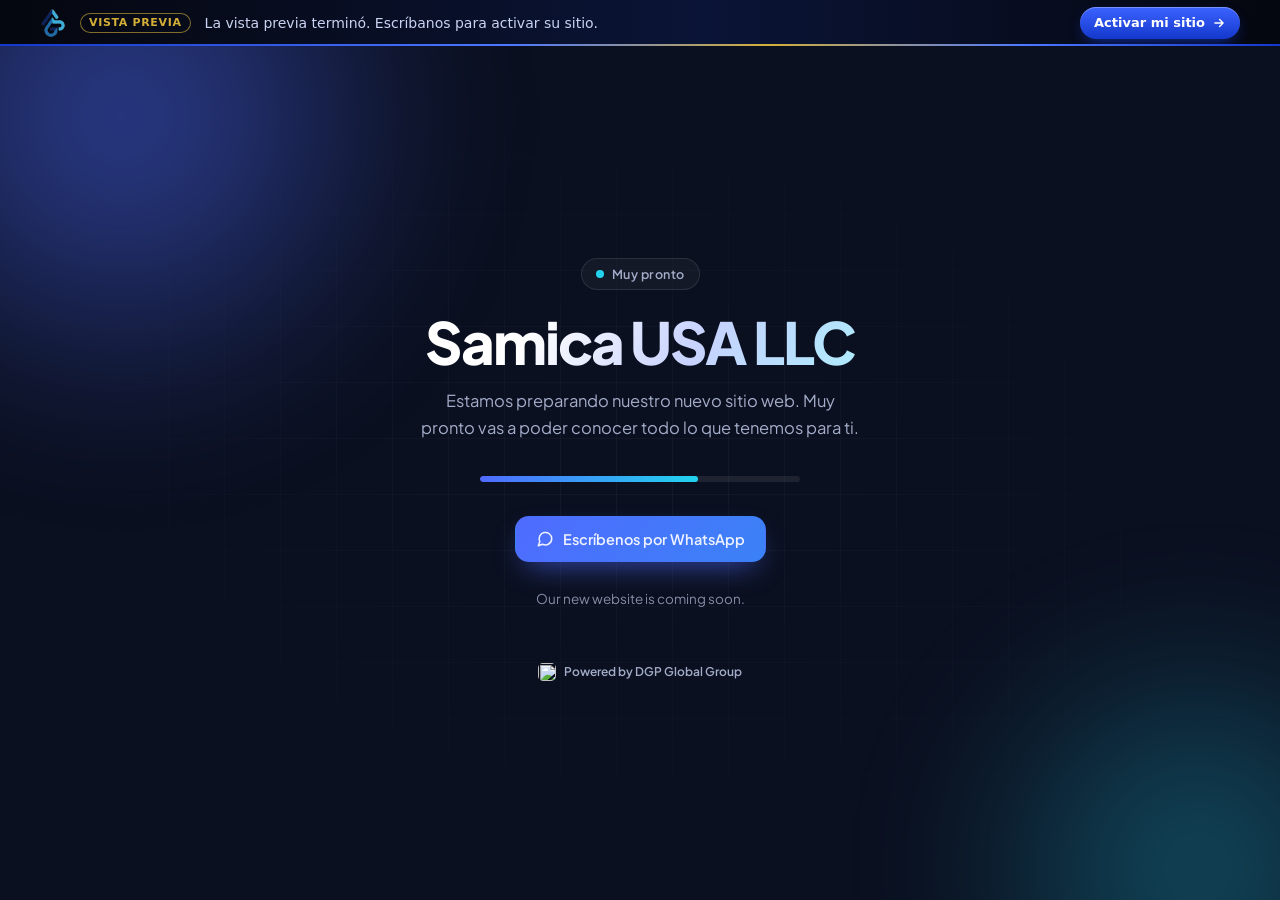
==== index.html @ c6ddbb89 "Barra de periodo de prueba de DGP hasta 2026-11-27T23:59:59-04:00" ====
<!doctype html>
<!--
  Samica USA LLC · sitio en construcción por DGP Global Group.
  Para Codex o Claude: lee AGENTS.md y CONTEXTO-DGP.md antes de empezar.
-->
<html lang="es">
<head>
<meta charset="utf-8">
<meta name="viewport" content="width=device-width, initial-scale=1">
<title>Samica USA LLC · Próximamente</title>
<meta name="robots" content="noindex">
<meta name="theme-color" content="#0b1020">

<link rel="preconnect" href="https://fonts.googleapis.com"><link rel="preconnect" href="https://fonts.gstatic.com" crossorigin>
<link href="https://fonts.googleapis.com/css2?family=Plus+Jakarta+Sans:wght@400;500;600;700;800&display=swap" rel="stylesheet">
<style>
  :root { --bg:#0b1020; --tx:#eef2ff; --tx2:#a3acc8; --ln:rgba(255,255,255,.1); --a1:#4f6bff; --a2:#22d3ee; }
  * { box-sizing:border-box; }
  html, body { height:100%; }
  body { margin:0; min-height:100vh; display:grid; place-items:center; align-content:center; padding:28px 18px; background:var(--bg); color:var(--tx);
    font-family:'Plus Jakarta Sans',system-ui,-apple-system,"Segoe UI",sans-serif; overflow-x:hidden; -webkit-font-smoothing:antialiased; }
  /* luz de fondo que se mueve despacio */
  .fondo { position:fixed; inset:0; z-index:-1; overflow:hidden; pointer-events:none; }
  .fondo i { position:absolute; border-radius:50%; filter:blur(70px); opacity:.55; }
  .fondo i:nth-child(1) { width:55vmax; height:55vmax; left:-18vmax; top:-22vmax; background:radial-gradient(circle,var(--a1),transparent 65%); animation:flota 22s ease-in-out infinite alternate; }
  .fondo i:nth-child(2) { width:45vmax; height:45vmax; right:-16vmax; bottom:-20vmax; background:radial-gradient(circle,var(--a2),transparent 65%); opacity:.35; animation:flota 28s ease-in-out infinite alternate-reverse; }
  .fondo::after { content:''; position:absolute; inset:0; background-image:linear-gradient(var(--ln) 1px,transparent 1px),linear-gradient(90deg,var(--ln) 1px,transparent 1px); background-size:56px 56px;
    mask-image:radial-gradient(ellipse at center,#000 10%,transparent 70%); -webkit-mask-image:radial-gradient(ellipse at center,#000 10%,transparent 70%); opacity:.35; }
  main { width:100%; max-width:560px; text-align:center; }
  .logo { display:block; max-width:200px; max-height:120px; object-fit:contain; margin:0 auto 30px; filter:drop-shadow(0 12px 30px rgba(0,0,0,.35)); animation:sube .8s cubic-bezier(.23,1,.32,1) both; }
  .chip { display:inline-flex; align-items:center; gap:8px; padding:7px 14px; border-radius:40px; border:1px solid var(--ln); background:rgba(255,255,255,.04);
    font-size:12.5px; font-weight:600; letter-spacing:.04em; color:var(--tx2); animation:sube .8s .08s cubic-bezier(.23,1,.32,1) both; }
  .chip b { width:8px; height:8px; border-radius:50%; background:var(--a2); box-shadow:0 0 0 0 rgba(34,211,238,.6); animation:late 2s ease-out infinite; }
  h1 { font-size:clamp(34px,7vw,58px); line-height:1.05; letter-spacing:-.035em; font-weight:800; margin:22px 0 14px; animation:sube .8s .14s cubic-bezier(.23,1,.32,1) both;
    background:linear-gradient(120deg,#fff 30%,#c7d2fe 60%,#a5f3fc); -webkit-background-clip:text; background-clip:text; color:transparent; }
  p { margin:0 auto; max-width:440px; color:var(--tx2); font-size:16.5px; line-height:1.65; animation:sube .8s .2s cubic-bezier(.23,1,.32,1) both; }
  .barra { position:relative; width:min(320px,80%); height:6px; margin:34px auto 0; border-radius:10px; background:rgba(255,255,255,.08); overflow:hidden; animation:sube .8s .26s cubic-bezier(.23,1,.32,1) both; }
  .barra::before { content:''; position:absolute; inset:0; width:68%; border-radius:inherit; background:linear-gradient(90deg,var(--a1),var(--a2)); }
  .barra::after { content:''; position:absolute; inset:0; background:linear-gradient(90deg,transparent,rgba(255,255,255,.55),transparent); transform:translateX(-100%); animation:brillo 2.4s ease-in-out infinite; }
  .acciones { display:flex; flex-wrap:wrap; justify-content:center; gap:10px; margin-top:34px; animation:sube .8s .32s cubic-bezier(.23,1,.32,1) both; }
  .btn { display:inline-flex; align-items:center; gap:9px; min-height:46px; padding:0 20px; border-radius:14px; font-weight:600; font-size:14.5px; text-decoration:none; color:var(--tx);
    border:1px solid var(--ln); background:rgba(255,255,255,.05); transition:transform .2s cubic-bezier(.23,1,.32,1), background .2s ease, border-color .2s ease; }
  .btn:hover { transform:translateY(-2px); background:rgba(255,255,255,.09); border-color:rgba(255,255,255,.2); }
  .btn:focus-visible { outline:2px solid var(--a2); outline-offset:3px; }
  .btn.pri { background:linear-gradient(135deg,var(--a1),#3b82f6); border-color:transparent; box-shadow:0 12px 30px -12px rgba(79,107,255,.8); }
  .en { margin-top:26px; font-size:13.5px; color:var(--tx2); opacity:.8; animation:sube .8s .38s cubic-bezier(.23,1,.32,1) both; }
  footer { margin-top:46px; font-size:12px; animation:sube .8s .44s cubic-bezier(.23,1,.32,1) both; }
  footer a { display:inline-flex; align-items:center; gap:8px; padding:7px 13px; border-radius:30px; color:var(--tx2); font-weight:600; text-decoration:none; transition:background .2s ease, color .2s ease; }
  footer a:hover, footer a:focus-visible { background:rgba(255,255,255,.07); color:var(--tx); outline:none; }
  footer img { width:18px; height:18px; border-radius:5px; }
  @keyframes sube { from { opacity:0; transform:translateY(14px); } }
  @keyframes flota { to { transform:translate(8vmax,6vmax) scale(1.1); } }
  @keyframes late { 70%,100% { box-shadow:0 0 0 10px rgba(34,211,238,0); } }
  @keyframes brillo { to { transform:translateX(100%); } }
  @media (prefers-reduced-motion: reduce) { *, *::before, *::after { animation:none !important; transition:none !important; } }
</style>
</head>
<body>
  <div class="fondo" aria-hidden="true"><i></i><i></i></div>
  <main>
    
    <span class="chip"><b aria-hidden="true"></b>Muy pronto</span>
    <h1>Samica USA LLC</h1>
    <p>Estamos preparando nuestro nuevo sitio web. Muy pronto vas a poder conocer todo lo que tenemos para ti.</p>
    <div class="barra" role="img" aria-label="Sitio en construcción"></div>
    <div class="acciones">
      <a class="btn pri" href="https://wa.me/13522330463" target="_blank" rel="noopener"><svg width="18" height="18" viewBox="0 0 24 24" fill="none" stroke="currentColor" stroke-width="2" stroke-linecap="round" stroke-linejoin="round" aria-hidden="true"><path d="M21 11.5a8.4 8.4 0 0 1-12.3 7.4L3 21l2.1-5.6A8.4 8.4 0 1 1 21 11.5z"/></svg>Escríbenos por WhatsApp</a>
      
    </div>
    <p class="en" lang="en">Our new website is coming soon.</p>
    <footer><a href="https://dgpglobalgroup.com" target="_blank" rel="noopener"><img src="https://adv.dgp-link.com/icon-192.png" alt="">Powered by DGP Global Group</a></footer>
  </main>
<!-- Aviso de periodo de prueba de DGP. Para quitarlo al activar el sitio: borra esta línea y assets/dgp-trial.js -->
<script src="assets/dgp-trial.js" data-expires="2026-11-27T23:59:59-04:00" data-site="Samica USA LLC" defer></script>
</body>
</html>
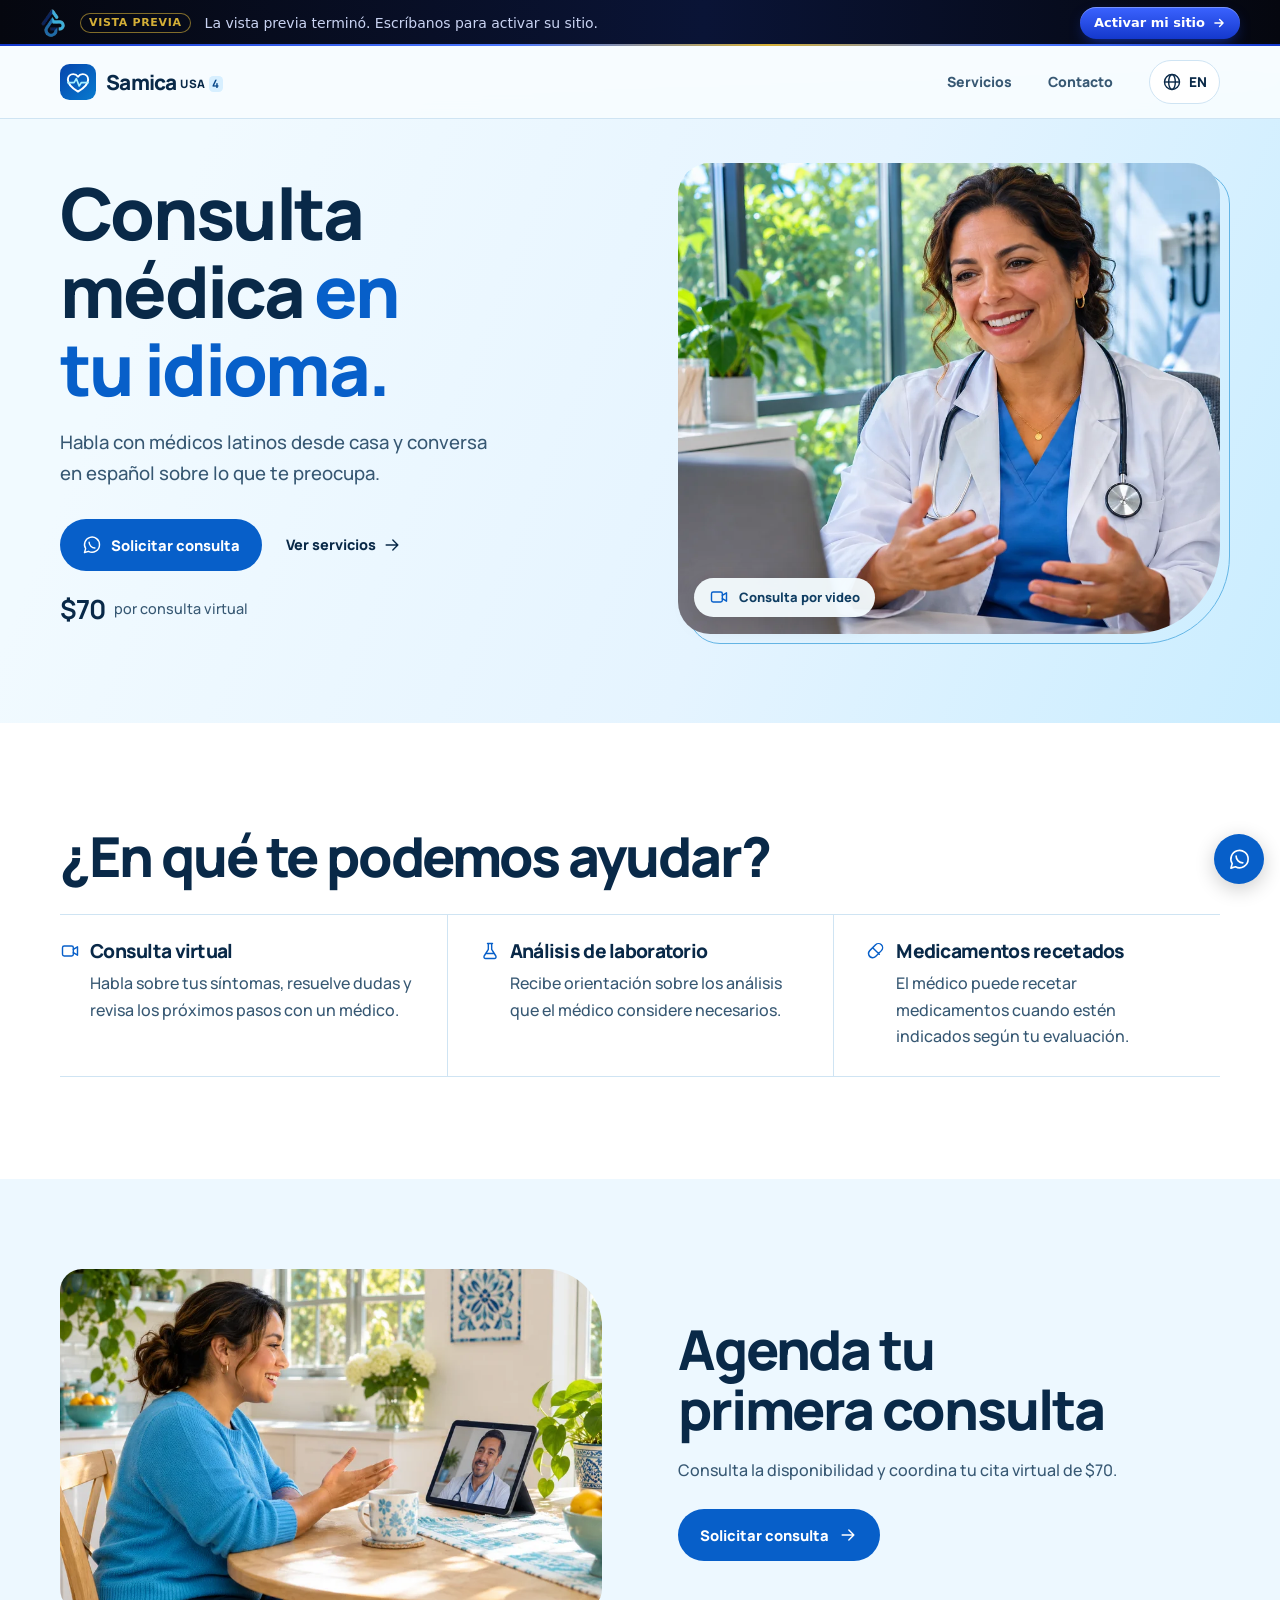
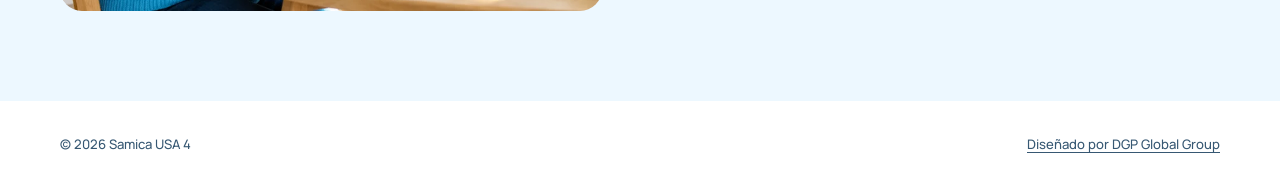
==== commit d011e68a: "Publica landing y propuesta de Samica USA 4" ====
--- a/index.html
+++ b/index.html
@@ -1,76 +1,177 @@
 <!doctype html>
-<!--
-  Samica USA LLC · sitio en construcción por DGP Global Group.
-  Para Codex o Claude: lee AGENTS.md y CONTEXTO-DGP.md antes de empezar.
--->
 <html lang="es">
 <head>
-<meta charset="utf-8">
-<meta name="viewport" content="width=device-width, initial-scale=1">
-<title>Samica USA LLC · Próximamente</title>
-<meta name="robots" content="noindex">
-<meta name="theme-color" content="#0b1020">
-
-<link rel="preconnect" href="https://fonts.googleapis.com"><link rel="preconnect" href="https://fonts.gstatic.com" crossorigin>
-<link href="https://fonts.googleapis.com/css2?family=Plus+Jakarta+Sans:wght@400;500;600;700;800&display=swap" rel="stylesheet">
-<style>
-  :root { --bg:#0b1020; --tx:#eef2ff; --tx2:#a3acc8; --ln:rgba(255,255,255,.1); --a1:#4f6bff; --a2:#22d3ee; }
-  * { box-sizing:border-box; }
-  html, body { height:100%; }
-  body { margin:0; min-height:100vh; display:grid; place-items:center; align-content:center; padding:28px 18px; background:var(--bg); color:var(--tx);
-    font-family:'Plus Jakarta Sans',system-ui,-apple-system,"Segoe UI",sans-serif; overflow-x:hidden; -webkit-font-smoothing:antialiased; }
-  /* luz de fondo que se mueve despacio */
-  .fondo { position:fixed; inset:0; z-index:-1; overflow:hidden; pointer-events:none; }
-  .fondo i { position:absolute; border-radius:50%; filter:blur(70px); opacity:.55; }
-  .fondo i:nth-child(1) { width:55vmax; height:55vmax; left:-18vmax; top:-22vmax; background:radial-gradient(circle,var(--a1),transparent 65%); animation:flota 22s ease-in-out infinite alternate; }
-  .fondo i:nth-child(2) { width:45vmax; height:45vmax; right:-16vmax; bottom:-20vmax; background:radial-gradient(circle,var(--a2),transparent 65%); opacity:.35; animation:flota 28s ease-in-out infinite alternate-reverse; }
-  .fondo::after { content:''; position:absolute; inset:0; background-image:linear-gradient(var(--ln) 1px,transparent 1px),linear-gradient(90deg,var(--ln) 1px,transparent 1px); background-size:56px 56px;
-    mask-image:radial-gradient(ellipse at center,#000 10%,transparent 70%); -webkit-mask-image:radial-gradient(ellipse at center,#000 10%,transparent 70%); opacity:.35; }
-  main { width:100%; max-width:560px; text-align:center; }
-  .logo { display:block; max-width:200px; max-height:120px; object-fit:contain; margin:0 auto 30px; filter:drop-shadow(0 12px 30px rgba(0,0,0,.35)); animation:sube .8s cubic-bezier(.23,1,.32,1) both; }
-  .chip { display:inline-flex; align-items:center; gap:8px; padding:7px 14px; border-radius:40px; border:1px solid var(--ln); background:rgba(255,255,255,.04);
-    font-size:12.5px; font-weight:600; letter-spacing:.04em; color:var(--tx2); animation:sube .8s .08s cubic-bezier(.23,1,.32,1) both; }
-  .chip b { width:8px; height:8px; border-radius:50%; background:var(--a2); box-shadow:0 0 0 0 rgba(34,211,238,.6); animation:late 2s ease-out infinite; }
-  h1 { font-size:clamp(34px,7vw,58px); line-height:1.05; letter-spacing:-.035em; font-weight:800; margin:22px 0 14px; animation:sube .8s .14s cubic-bezier(.23,1,.32,1) both;
-    background:linear-gradient(120deg,#fff 30%,#c7d2fe 60%,#a5f3fc); -webkit-background-clip:text; background-clip:text; color:transparent; }
-  p { margin:0 auto; max-width:440px; color:var(--tx2); font-size:16.5px; line-height:1.65; animation:sube .8s .2s cubic-bezier(.23,1,.32,1) both; }
-  .barra { position:relative; width:min(320px,80%); height:6px; margin:34px auto 0; border-radius:10px; background:rgba(255,255,255,.08); overflow:hidden; animation:sube .8s .26s cubic-bezier(.23,1,.32,1) both; }
-  .barra::before { content:''; position:absolute; inset:0; width:68%; border-radius:inherit; background:linear-gradient(90deg,var(--a1),var(--a2)); }
-  .barra::after { content:''; position:absolute; inset:0; background:linear-gradient(90deg,transparent,rgba(255,255,255,.55),transparent); transform:translateX(-100%); animation:brillo 2.4s ease-in-out infinite; }
-  .acciones { display:flex; flex-wrap:wrap; justify-content:center; gap:10px; margin-top:34px; animation:sube .8s .32s cubic-bezier(.23,1,.32,1) both; }
-  .btn { display:inline-flex; align-items:center; gap:9px; min-height:46px; padding:0 20px; border-radius:14px; font-weight:600; font-size:14.5px; text-decoration:none; color:var(--tx);
-    border:1px solid var(--ln); background:rgba(255,255,255,.05); transition:transform .2s cubic-bezier(.23,1,.32,1), background .2s ease, border-color .2s ease; }
-  .btn:hover { transform:translateY(-2px); background:rgba(255,255,255,.09); border-color:rgba(255,255,255,.2); }
-  .btn:focus-visible { outline:2px solid var(--a2); outline-offset:3px; }
-  .btn.pri { background:linear-gradient(135deg,var(--a1),#3b82f6); border-color:transparent; box-shadow:0 12px 30px -12px rgba(79,107,255,.8); }
-  .en { margin-top:26px; font-size:13.5px; color:var(--tx2); opacity:.8; animation:sube .8s .38s cubic-bezier(.23,1,.32,1) both; }
-  footer { margin-top:46px; font-size:12px; animation:sube .8s .44s cubic-bezier(.23,1,.32,1) both; }
-  footer a { display:inline-flex; align-items:center; gap:8px; padding:7px 13px; border-radius:30px; color:var(--tx2); font-weight:600; text-decoration:none; transition:background .2s ease, color .2s ease; }
-  footer a:hover, footer a:focus-visible { background:rgba(255,255,255,.07); color:var(--tx); outline:none; }
-  footer img { width:18px; height:18px; border-radius:5px; }
-  @keyframes sube { from { opacity:0; transform:translateY(14px); } }
-  @keyframes flota { to { transform:translate(8vmax,6vmax) scale(1.1); } }
-  @keyframes late { 70%,100% { box-shadow:0 0 0 10px rgba(34,211,238,0); } }
-  @keyframes brillo { to { transform:translateX(100%); } }
-  @media (prefers-reduced-motion: reduce) { *, *::before, *::after { animation:none !important; transition:none !important; } }
-</style>
+  <meta charset="utf-8">
+  <meta name="viewport" content="width=device-width, initial-scale=1">
+  <meta name="samica-program-url" content="">
+  <meta name="theme-color" content="#edf8ff">
+  <meta name="description" content="Consulta médica virtual con médicos latinos por $70. Contacta a Samica USA 4 por WhatsApp.">
+  <meta property="og:title" content="Samica USA 4 | Consultas médicas en línea">
+  <meta property="og:description" content="Atención médica virtual en español. Consulta por $70.">
+  <meta property="og:image" content="assets/consulta.webp">
+  <title>Samica USA 4 | Consultas médicas en línea</title>
+  <link rel="icon" href="assets/favicon.svg" type="image/svg+xml">
+  <link rel="stylesheet" href="assets/site.css">
 </head>
 <body>
-  <div class="fondo" aria-hidden="true"><i></i><i></i></div>
-  <main>
-    
-    <span class="chip"><b aria-hidden="true"></b>Muy pronto</span>
-    <h1>Samica USA LLC</h1>
-    <p>Estamos preparando nuestro nuevo sitio web. Muy pronto vas a poder conocer todo lo que tenemos para ti.</p>
-    <div class="barra" role="img" aria-label="Sitio en construcción"></div>
-    <div class="acciones">
-      <a class="btn pri" href="https://wa.me/13522330463" target="_blank" rel="noopener"><svg width="18" height="18" viewBox="0 0 24 24" fill="none" stroke="currentColor" stroke-width="2" stroke-linecap="round" stroke-linejoin="round" aria-hidden="true"><path d="M21 11.5a8.4 8.4 0 0 1-12.3 7.4L3 21l2.1-5.6A8.4 8.4 0 1 1 21 11.5z"/></svg>Escríbenos por WhatsApp</a>
-      
+  <svg xmlns="http://www.w3.org/2000/svg" aria-hidden="true" style="display:none">
+    <symbol id="video" viewBox="0 0 24 24"><rect x="3" y="6" width="13" height="12" rx="2"/><path d="m16 10 5-3v10l-5-3"/></symbol>
+    <symbol id="lab" viewBox="0 0 24 24"><path d="M9 3h6m-5 0v7l-5 8a2 2 0 0 0 2 3h10a2 2 0 0 0 2-3l-5-8V3M8 15h8"/></symbol>
+    <symbol id="pill" viewBox="0 0 24 24"><path d="M8 20a4.95 4.95 0 0 1-3.5-8.45l7-7a4.95 4.95 0 0 1 7 7l-7 7A4.93 4.93 0 0 1 8 20Zm0-12 8 8"/></symbol>
+    <symbol id="arrow" viewBox="0 0 24 24"><path d="M5 12h14m-6-6 6 6-6 6"/></symbol>
+    <symbol id="globe" viewBox="0 0 24 24"><circle cx="12" cy="12" r="9"/><ellipse cx="12" cy="12" rx="4" ry="9"/><path d="M3 12h18"/></symbol>
+    <symbol id="chat" viewBox="0 0 24 24"><path d="M21 11.6a9 9 0 0 1-13.2 8L3 21l1.4-4.7A9 9 0 1 1 21 11.6Z"/><path d="M8.5 8.5c0 3.8 3.2 7 7 7"/></symbol>
+  </svg>
+  <a class="skip" href="#principal" data-en="Skip to content">Saltar al contenido</a>
+  <header class="site-header">
+    <div class="wrap header-inner">
+      <a class="brand" href="#inicio" aria-label="Samica USA 4"><img src="assets/favicon.svg" alt="" width="36" height="36"><span>Samica <small>USA <b>4</b></small></span></a>
+      <div class="header-actions">
+        <nav aria-label="Navegación principal" data-en-label="Main navigation">
+          <a href="#servicios" data-en="Services">Servicios</a>
+          <a href="#contacto" data-en="Contact">Contacto</a>
+        </nav>
+        <button class="language" type="button" id="language" aria-label="Switch to English" hidden>
+          <svg aria-hidden="true" fill="none" stroke="currentColor" stroke-width="1.7"><use href="#globe"/></svg>
+          <span lang="en">EN</span>
+        </button>
+      </div>
     </div>
-    <p class="en" lang="en">Our new website is coming soon.</p>
-    <footer><a href="https://dgpglobalgroup.com" target="_blank" rel="noopener"><img src="https://adv.dgp-link.com/icon-192.png" alt="">Powered by DGP Global Group</a></footer>
+  </header>
+  <main id="principal">
+    <section class="hero" id="inicio" aria-labelledby="hero-title">
+      <div class="wrap hero-grid">
+        <div class="hero-copy">
+          <h1 id="hero-title"><span data-en="Online care,">Consulta médica</span> <span class="accent" data-en="in your language.">en tu idioma.</span></h1>
+          <p class="lead" data-en="Connect with Latino doctors from home and talk about your health in Spanish.">Habla con médicos latinos desde casa y conversa en español sobre lo que te preocupa.</p>
+          <div class="hero-actions">
+            <a class="button" href="https://wa.me/13522330463?text=Hola%2C%20quisiera%20agendar%20una%20consulta%20virtual." data-booking data-program target="_blank" rel="noopener">
+              <svg aria-hidden="true" fill="none" stroke="currentColor" stroke-width="1.7" stroke-linecap="round" stroke-linejoin="round"><use href="#chat"/></svg>
+              <span data-en="Request a visit">Solicitar consulta</span>
+            </a>
+            <a class="text-link" href="#servicios"><span data-en="Explore services">Ver servicios</span><svg aria-hidden="true" fill="none" stroke="currentColor" stroke-width="1.7" stroke-linecap="round" stroke-linejoin="round"><use href="#arrow"/></svg></a>
+          </div>
+          <p class="price"><strong>$70</strong><span data-en="per virtual visit">por consulta virtual</span></p>
+        </div>
+        <figure class="hero-media">
+          <img src="assets/consulta.webp" width="1120" height="840" fetchpriority="high" alt="Fotografía ilustrativa de una médica en una consulta virtual" data-en-alt="Illustrative photo of a doctor during a virtual visit">
+          <figcaption class="photo-label"><svg aria-hidden="true" fill="none" stroke="currentColor" stroke-width="1.7" stroke-linecap="round" stroke-linejoin="round"><use href="#video"/></svg><span data-en="Virtual visits">Consulta por video</span></figcaption>
+        </figure>
+      </div>
+    </section>
+    <section class="services wrap" id="servicios" aria-labelledby="services-title">
+      <div class="reveal">
+        <h2 id="services-title" data-en="How we can help">¿En qué te podemos ayudar?</h2>
+        <ul class="service-list">
+          <li>
+            <span class="service-icon"><svg aria-hidden="true" fill="none" stroke="currentColor" stroke-width="1.7" stroke-linecap="round" stroke-linejoin="round"><use href="#video"/></svg></span>
+            <h3 data-en="Virtual visits">Consulta virtual</h3>
+            <p data-en="Discuss your symptoms, ask questions and review next steps with a doctor.">Habla sobre tus síntomas, resuelve dudas y revisa los próximos pasos con un médico.</p>
+          </li>
+          <li>
+            <span class="service-icon"><svg aria-hidden="true" fill="none" stroke="currentColor" stroke-width="1.7" stroke-linecap="round" stroke-linejoin="round"><use href="#lab"/></svg></span>
+            <h3 data-en="Lab tests">Análisis de laboratorio</h3>
+            <p data-en="Get guidance on lab tests when your doctor considers them necessary.">Recibe orientación sobre los análisis que el médico considere necesarios.</p>
+          </li>
+          <li>
+            <span class="service-icon"><svg aria-hidden="true" fill="none" stroke="currentColor" stroke-width="1.7" stroke-linecap="round" stroke-linejoin="round"><use href="#pill"/></svg></span>
+            <h3 data-en="Prescriptions">Medicamentos recetados</h3>
+            <p data-en="Your doctor can prescribe medication when clinically appropriate.">El médico puede recetar medicamentos cuando estén indicados según tu evaluación.</p>
+          </li>
+        </ul>
+      </div>
+    </section>
+    <section class="care" id="contacto" aria-labelledby="contact-title">
+      <div class="wrap care-grid reveal">
+        <img src="assets/en-casa.webp" width="960" height="540" loading="lazy" alt="Fotografía ilustrativa de una paciente en videollamada desde casa" data-en-alt="Illustrative photo of a patient on a video call from home">
+        <div>
+          <h2 id="contact-title" data-en="Book your first visit">Agenda tu primera consulta</h2>
+          <p data-en="Check availability and arrange your $70 virtual visit.">Consulta la disponibilidad y coordina tu cita virtual de $70.</p>
+          <a class="button" href="https://wa.me/13522330463?text=Hola%2C%20quisiera%20agendar%20una%20consulta%20virtual." data-booking data-program target="_blank" rel="noopener"><span data-en="Request a visit">Solicitar consulta</span><svg aria-hidden="true" fill="none" stroke="currentColor" stroke-width="1.7" stroke-linecap="round" stroke-linejoin="round"><use href="#arrow"/></svg></a>
+        </div>
+      </div>
+    </section>
   </main>
-<!-- Aviso de periodo de prueba de DGP. Para quitarlo al activar el sitio: borra esta línea y assets/dgp-trial.js -->
-<script src="assets/dgp-trial.js" data-expires="2026-11-27T23:59:59-04:00" data-site="Samica USA LLC" defer></script>
+  <footer>
+    <div class="wrap footer-inner">
+      <span>© <span id="year">2026</span> Samica USA 4</span>
+      <a href="https://dgpglobalgroup.com" target="_blank" rel="noopener" data-en="Designed by DGP Global Group">Diseñado por DGP Global Group</a>
+    </div>
+  </footer>
+  <a class="button float" href="https://wa.me/13522330463?text=Hola%2C%20quisiera%20agendar%20una%20consulta%20virtual." data-booking target="_blank" rel="noopener" aria-label="Contactar por WhatsApp" data-en-label="Contact us on WhatsApp">
+    <svg aria-hidden="true" fill="none" stroke="currentColor" stroke-width="1.7" stroke-linecap="round" stroke-linejoin="round"><use href="#chat"/></svg>
+  </a>
+  <script>
+    const languageButton = document.querySelector('#language');
+    const languageName = languageButton.querySelector('span');
+    const translations = [...document.querySelectorAll('[data-en], [data-en-label], [data-en-alt]')].map(element => {
+      if (element.hasAttribute('data-en-label')) {
+        return { element, attribute: 'aria-label', es: element.getAttribute('aria-label'), en: element.dataset.enLabel };
+      }
+      if (element.hasAttribute('data-en-alt')) {
+        return { element, attribute: 'alt', es: element.alt, en: element.dataset.enAlt };
+      }
+      return { element, es: element.textContent, en: element.dataset.en };
+    });
+    const titles = { es: document.title, en: 'Samica USA 4 | Online Medical Visits' };
+    const messages = {
+      es: 'Hola, quisiera agendar una consulta virtual.',
+      en: 'Hello, I would like to book a virtual visit.'
+    };
+
+    const programSetting = document.querySelector('meta[name="samica-program-url"]').content.trim();
+    let programUrl;
+    if (programSetting) {
+      try {
+        const url = new URL(programSetting);
+        if (url.protocol === 'https:') programUrl = url.href;
+      } catch { /* Keep the WhatsApp destination until the program link is valid. */ }
+    }
+
+    function setLanguage(language) {
+      document.documentElement.lang = language;
+      document.title = titles[language];
+      for (const { element, attribute, ...copy } of translations) {
+        if (attribute) element.setAttribute(attribute, copy[language]);
+        else element.textContent = copy[language];
+      }
+      const english = language === 'en';
+      languageName.textContent = english ? 'ES' : 'EN';
+      languageName.lang = english ? 'es' : 'en';
+      languageButton.setAttribute('aria-label', english ? 'Cambiar a español' : 'Switch to English');
+      for (const link of document.querySelectorAll('[data-booking]')) {
+        link.href = programUrl && link.hasAttribute('data-program')
+          ? programUrl
+          : 'https://wa.me/13522330463?text=' + encodeURIComponent(messages[language]);
+      }
+    }
+
+
+    languageButton.hidden = false;
+    languageButton.addEventListener('click', () => {
+      const language = document.documentElement.lang === 'es' ? 'en' : 'es';
+      setLanguage(language);
+      try { localStorage.setItem('samica-language', language); } catch { /* Storage is optional. */ }
+    });
+    let preferredLanguage = 'es';
+    try {
+      if (localStorage.getItem('samica-language') === 'en') preferredLanguage = 'en';
+    } catch { /* Keep Spanish if storage is unavailable. */ }
+    setLanguage(preferredLanguage);
+    document.querySelector('#year').textContent = new Date().getFullYear();
+
+    if ('IntersectionObserver' in window && !matchMedia('(prefers-reduced-motion: reduce)').matches) {
+      const observer = new IntersectionObserver(entries => {
+        for (const entry of entries) {
+          if (entry.isIntersecting) {
+            entry.target.classList.add('entered');
+            observer.unobserve(entry.target);
+          }
+        }
+      }, { threshold: .15 });
+      document.querySelectorAll('.reveal').forEach(element => observer.observe(element));
+    }
+  </script>
+  <script src="assets/dgp-trial.js" data-expires="2026-11-27T23:59:59-04:00" data-site="Samica USA 4" defer></script>
 </body>
 </html>
--- a/assets/site.css
+++ b/assets/site.css
@@ -0,0 +1,110 @@
+@font-face {
+  font-family: Manrope;
+  src: url("manrope-latin.woff2") format("woff2");
+  font-style: normal;
+  font-weight: 400 800;
+  font-display: swap;
+}
+:root {
+  color-scheme: light;
+  --ink: #092948;
+  --muted: #375873;
+  --blue: #075fc9;
+  --sky: #edf8ff;
+  --line: #cfe4f3;
+  --ease: cubic-bezier(.2,.75,.25,1);
+  scroll-padding-top: calc(85px + var(--dgp-trial-h, 0px));
+}
+*, *::before, *::after { box-sizing: border-box; }
+html { scroll-behavior: smooth; }
+body { margin: 0; color: var(--ink); background: #fff; font: 500 1rem/1.65 Manrope, system-ui, sans-serif; }
+a { color: inherit; text-decoration: none; }
+button { font: inherit; cursor: pointer; }
+img { display: block; width: 100%; height: auto; }
+svg { width: 1.25rem; height: 1.25rem; flex: none; }
+h1, h2, h3, p { margin: 0; }
+h1, h2, h3 { line-height: 1.09; letter-spacing: -.037em; text-wrap: balance; }
+::selection { background: #b5e7ff; color: var(--ink); }
+:focus-visible { outline: 3px solid #0079db; outline-offset: 5px; }
+.wrap { width: min(1160px, calc(100% - 64px)); margin-inline: auto; }
+.skip { position: fixed; z-index: 10; top: calc(8px + var(--dgp-trial-h, 0px)); left: 12px; padding: 8px 14px; background: white; transform: translateY(-200%); }
+.skip:focus { transform: none; }
+.site-header { position: sticky; z-index: 5; top: var(--dgp-trial-h, 0px); background: #f7fcfff2; backdrop-filter: blur(16px); border-bottom: 1px solid var(--line); }
+.header-inner, .footer-inner { display: flex; justify-content: space-between; align-items: center; gap: 20px; }
+.header-inner { min-height: 72px; }
+.brand { display: inline-flex; align-items: center; gap: 10px; font-size: 1.3rem; font-weight: 800; letter-spacing: -.035em; line-height: 1; }
+.brand small { font-size: .72rem; letter-spacing: .06em; font-weight: 800; vertical-align: middle; }
+.brand img { width: 36px; height: 36px; }
+.header-actions, nav { display: flex; align-items: center; gap: clamp(16px, 3vw, 36px); }
+nav { font-size: .875rem; font-weight: 800; color: var(--muted); }
+nav a:hover, .text-link:hover { color: var(--blue); text-decoration: underline; text-underline-offset: .24em; }
+.language { display: inline-flex; align-items: center; gap: 7px; min-height: 44px; padding: 0 12px; border: 1px solid var(--line); border-radius: 100px; background: white; color: var(--ink); font-size: .85rem; font-weight: 800; }
+.language[hidden] { display: none; }
+.language:hover { background: #dff2ff; }
+.hero { overflow: clip; background: linear-gradient(112deg, #f1faff 15%, #e5f4ff 60%, #caedff); padding: clamp(54px, 7vw, 96px) 0 clamp(56px, 7vw, 96px); }
+.hero-grid, .care-grid { display: grid; grid-template-columns: 1fr 1fr; gap: clamp(32px, 6vw, 84px); align-items: center; }
+h1 { max-width: 10.4em; font-size: clamp(2.8rem, 5.6vw, 5.15rem); font-weight: 800; }
+.accent { color: var(--blue); }
+.lead { max-width: 36ch; margin-top: 19px; color: var(--muted); font-size: clamp(1rem, 1.6vw, 1.16rem); }
+.hero-actions { margin-top: 30px; display: flex; flex-wrap: wrap; align-items: center; gap: 14px 24px; }
+.button { display: inline-flex; align-items: center; justify-content: center; gap: 9px; min-height: 52px; padding: 12px 22px; border-radius: 100px; background: var(--blue); color: white; font-weight: 800; font-size: .92rem; transition: background .2s, transform .2s var(--ease); }
+.button:hover { background: #084b9c; transform: translateY(-2px); }
+.button:active { transform: scale(.98); }
+.text-link { display: inline-flex; align-items: center; gap: 6px; min-height: 44px; font-size: .9rem; font-weight: 800; }
+.price { margin-top: 25px; display: flex; align-items: center; gap: 9px; color: var(--muted); font-size: .9rem; }
+.price strong { color: var(--ink); font-size: 1.65rem; line-height: 1; letter-spacing: -.035em; }
+.hero-media { position: relative; margin: 0; min-width: 0; }
+.hero-media::before { position: absolute; inset: 9px -10px -10px 10px; content: ""; border: 1px solid #64b5e5; border-radius: 32px 32px 88px 32px; }
+.hero-media img { position: relative; aspect-ratio: 1.15; object-fit: cover; border-radius: 32px 32px 88px 32px; background: #c0e6fa; }
+.photo-label { position: absolute; left: 16px; bottom: 17px; display: flex; align-items: center; gap: 10px; padding: 9px 15px; border-radius: 100px; color: #103e63; background: #f5fcfff2; font-weight: 800; font-size: .81rem; box-shadow: 0 6px 25px #0002; }
+.photo-label svg { color: var(--blue); }
+.services { padding-block: clamp(54px, 8vw, 104px); }
+h2 { font-size: clamp(2.15rem, 4.3vw, 3.65rem); font-weight: 800; }
+.services h2 { margin-bottom: 28px; }
+.service-list { display: grid; grid-template-columns: repeat(3, 1fr); margin: 0; padding: 0; list-style: none; border-block: 1px solid var(--line); }
+.service-list li { padding: 26px clamp(14px, 2.5vw, 32px); display: grid; grid-template-columns: auto 1fr; align-content: start; align-items: center; column-gap: 10px; }
+.service-list li:first-child { padding-inline-start: 0; }
+.service-list li + li { border-inline-start: 1px solid var(--line); }
+.service-icon { display: inline-flex; color: var(--blue); }
+h3 { font-size: 1.2rem; font-weight: 800; }
+.service-list p { grid-column: 2; }
+.service-list p, .care p { margin-top: 9px; color: var(--muted); }
+.care { background: var(--sky); padding-block: clamp(48px, 7vw, 94px); }
+.care img { aspect-ratio: 1.58; object-fit: cover; border-radius: 22px 58px 22px 22px; background: #c0e6fa; }
+.care p { margin-top: 18px; max-width: 44ch; }
+.care .button { margin-top: 25px; }
+.footer-inner { min-height: 88px; flex-wrap: wrap; font-size: .82rem; color: var(--muted); padding-block: 18px; }
+.footer-inner a { text-decoration: underline; text-underline-offset: .2em; }
+.float { position: fixed; z-index: 4; right: max(16px, env(safe-area-inset-right)); bottom: max(16px, env(safe-area-inset-bottom)); padding: 0; width: 50px; min-height: 50px; box-shadow: 0 5px 20px #0003; }
+.float svg { width: 23px; height: 23px; }
+@keyframes arrive { from { opacity: .45; transform: translateY(15px); } }
+@keyframes photo-in { from { opacity: .55; transform: translateX(15px) scale(.98); } }
+@media (prefers-reduced-motion: no-preference) {
+  .hero-copy { animation: arrive .65s var(--ease) both; }
+  .hero-media { animation: photo-in .85s .08s var(--ease) both; }
+  .reveal.entered { animation: arrive .52s var(--ease) both; }
+}
+@media (max-width: 740px) {
+  .wrap { width: calc(100% - 36px); }
+  .header-inner { min-height: 64px; }
+  .header-actions { gap: 12px; }
+  nav { gap: 12px; }
+  nav a:last-child { display: none; }
+  .hero-grid, .care-grid { grid-template-columns: 1fr; }
+  .hero { padding-top: 42px; }
+  .hero-media img { aspect-ratio: 1.22; }
+  .hero-media::before { inset: 6px -5px -6px 5px; }
+  .service-list { grid-template-columns: 1fr; }
+  .service-list li, .service-list li:first-child { padding: 17px 0; display: grid; grid-template-columns: auto 1fr; column-gap: 13px; }
+  .service-list li + li { border-inline-start: 0; border-top: 1px solid var(--line); }
+  h3 { margin-top: 0; }
+  .service-list p { margin-top: 4px; }
+  .footer-inner { padding-right: 50px; gap: 4px 14px; }
+}
+@media (max-width: 360px) { nav { display: none; } }
+@media (prefers-reduced-motion: reduce) {
+  html { scroll-behavior: auto; }
+  .button { transition: none; }
+  .button:hover, .button:active { transform: none; }
+}
+.brand small b { display: inline-grid; place-items: center; min-width: 1.2em; padding: .2em .28em; border-radius: .38em; background: #d7efff; color: #09488a; }
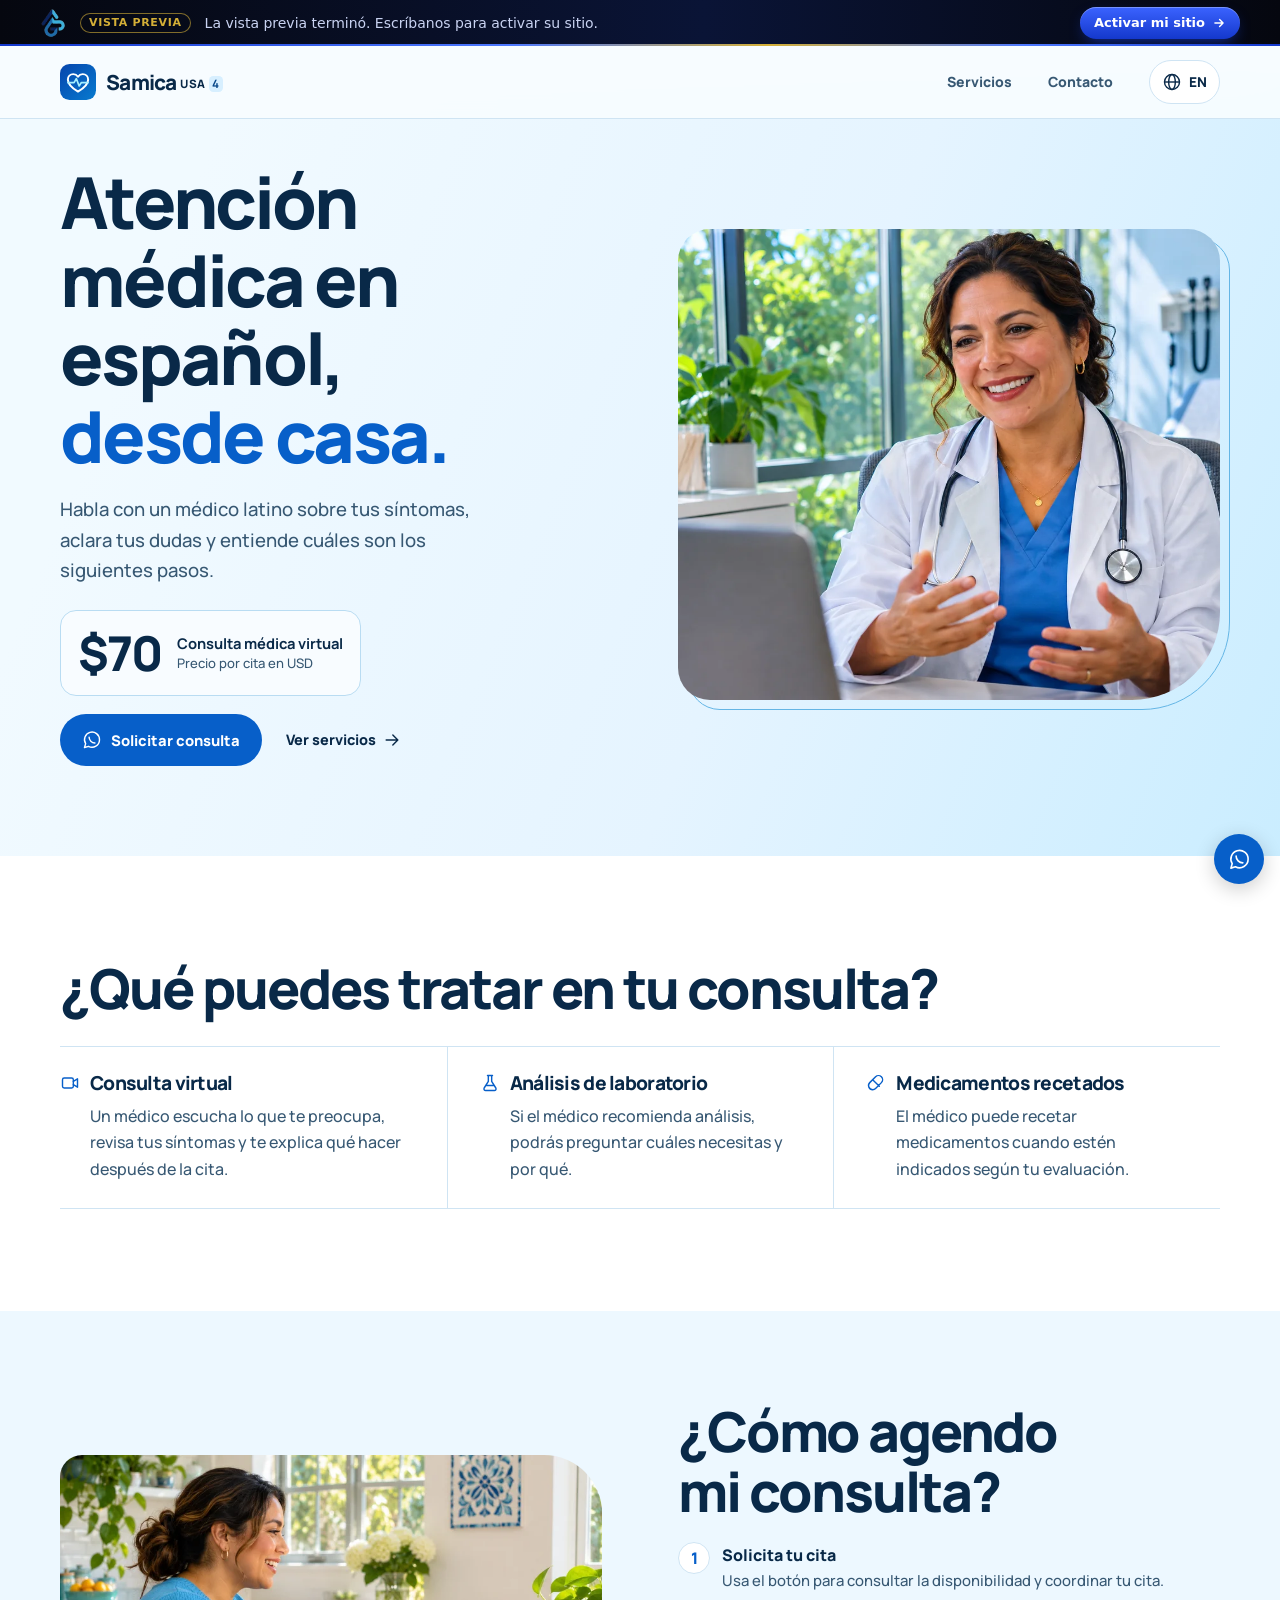
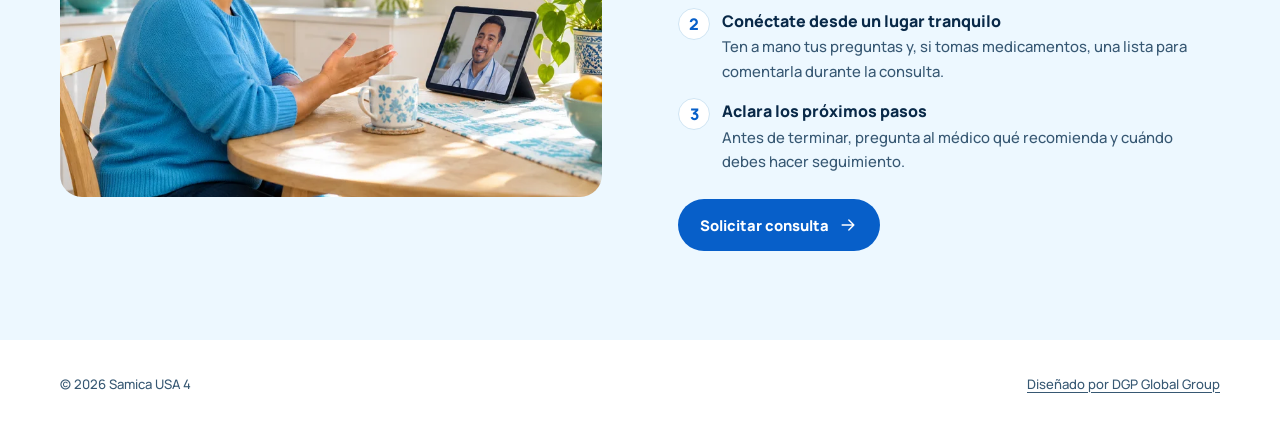
==== commit 6365133a: "Mejora el mensaje y la solicitud de consultas" ====
--- a/index.html
+++ b/index.html
@@ -42,8 +42,12 @@
     <section class="hero" id="inicio" aria-labelledby="hero-title">
       <div class="wrap hero-grid">
         <div class="hero-copy">
-          <h1 id="hero-title"><span data-en="Online care,">Consulta médica</span> <span class="accent" data-en="in your language.">en tu idioma.</span></h1>
-          <p class="lead" data-en="Connect with Latino doctors from home and talk about your health in Spanish.">Habla con médicos latinos desde casa y conversa en español sobre lo que te preocupa.</p>
+          <h1 id="hero-title"><span data-en="Medical care in Spanish,">Atención médica en español,</span> <span class="accent" data-en="from home.">desde casa.</span></h1>
+          <p class="lead" data-en="Talk with a Latino physician about your symptoms, get answers to your questions, and understand what to do next.">Habla con un médico latino sobre tus síntomas, aclara tus dudas y entiende cuáles son los siguientes pasos.</p>
+          <p class="price">
+            <strong>$70</strong>
+            <span><b data-en="Virtual medical visit">Consulta médica virtual</b><small data-en="Price per visit in USD">Precio por cita en USD</small></span>
+          </p>
           <div class="hero-actions">
             <a class="button" href="https://wa.me/13522330463?text=Hola%2C%20quisiera%20agendar%20una%20consulta%20virtual." data-booking data-program target="_blank" rel="noopener">
               <svg aria-hidden="true" fill="none" stroke="currentColor" stroke-width="1.7" stroke-linecap="round" stroke-linejoin="round"><use href="#chat"/></svg>
@@ -51,27 +55,25 @@
             </a>
             <a class="text-link" href="#servicios"><span data-en="Explore services">Ver servicios</span><svg aria-hidden="true" fill="none" stroke="currentColor" stroke-width="1.7" stroke-linecap="round" stroke-linejoin="round"><use href="#arrow"/></svg></a>
           </div>
-          <p class="price"><strong>$70</strong><span data-en="per virtual visit">por consulta virtual</span></p>
         </div>
         <figure class="hero-media">
           <img src="assets/consulta.webp" width="1120" height="840" fetchpriority="high" alt="Fotografía ilustrativa de una médica en una consulta virtual" data-en-alt="Illustrative photo of a doctor during a virtual visit">
-          <figcaption class="photo-label"><svg aria-hidden="true" fill="none" stroke="currentColor" stroke-width="1.7" stroke-linecap="round" stroke-linejoin="round"><use href="#video"/></svg><span data-en="Virtual visits">Consulta por video</span></figcaption>
         </figure>
       </div>
     </section>
     <section class="services wrap" id="servicios" aria-labelledby="services-title">
       <div class="reveal">
-        <h2 id="services-title" data-en="How we can help">¿En qué te podemos ayudar?</h2>
+        <h2 id="services-title" data-en="What to expect from your visit">¿Qué puedes tratar en tu consulta?</h2>
         <ul class="service-list">
           <li>
             <span class="service-icon"><svg aria-hidden="true" fill="none" stroke="currentColor" stroke-width="1.7" stroke-linecap="round" stroke-linejoin="round"><use href="#video"/></svg></span>
             <h3 data-en="Virtual visits">Consulta virtual</h3>
-            <p data-en="Discuss your symptoms, ask questions and review next steps with a doctor.">Habla sobre tus síntomas, resuelve dudas y revisa los próximos pasos con un médico.</p>
+            <p data-en="A physician listens to your concerns, reviews your symptoms and explains the next steps that apply to you.">Un médico escucha lo que te preocupa, revisa tus síntomas y te explica qué hacer después de la cita.</p>
           </li>
           <li>
             <span class="service-icon"><svg aria-hidden="true" fill="none" stroke="currentColor" stroke-width="1.7" stroke-linecap="round" stroke-linejoin="round"><use href="#lab"/></svg></span>
             <h3 data-en="Lab tests">Análisis de laboratorio</h3>
-            <p data-en="Get guidance on lab tests when your doctor considers them necessary.">Recibe orientación sobre los análisis que el médico considere necesarios.</p>
+            <p data-en="If your physician recommends tests, ask which ones you need and why.">Si el médico recomienda análisis, podrás preguntar cuáles necesitas y por qué.</p>
           </li>
           <li>
             <span class="service-icon"><svg aria-hidden="true" fill="none" stroke="currentColor" stroke-width="1.7" stroke-linecap="round" stroke-linejoin="round"><use href="#pill"/></svg></span>
@@ -85,8 +87,12 @@
       <div class="wrap care-grid reveal">
         <img src="assets/en-casa.webp" width="960" height="540" loading="lazy" alt="Fotografía ilustrativa de una paciente en videollamada desde casa" data-en-alt="Illustrative photo of a patient on a video call from home">
         <div>
-          <h2 id="contact-title" data-en="Book your first visit">Agenda tu primera consulta</h2>
-          <p data-en="Check availability and arrange your $70 virtual visit.">Consulta la disponibilidad y coordina tu cita virtual de $70.</p>
+          <h2 id="contact-title" data-en="How to get started">¿Cómo agendo mi consulta?</h2>
+          <ol class="visit-steps" role="list">
+            <li><strong data-en="Request an appointment">Solicita tu cita</strong><span data-en="Use the button to check availability and arrange your appointment.">Usa el botón para consultar la disponibilidad y coordinar tu cita.</span></li>
+            <li><strong data-en="Join from a quiet place">Conéctate desde un lugar tranquilo</strong><span data-en="Have your questions and a list of any medications you take on hand.">Ten a mano tus preguntas y, si tomas medicamentos, una lista para comentarla durante la consulta.</span></li>
+            <li><strong data-en="Review what comes next">Aclara los próximos pasos</strong><span data-en="Before you finish, ask your physician about any recommendations and when to follow up.">Antes de terminar, pregunta al médico qué recomienda y cuándo debes hacer seguimiento.</span></li>
+          </ol>
           <a class="button" href="https://wa.me/13522330463?text=Hola%2C%20quisiera%20agendar%20una%20consulta%20virtual." data-booking data-program target="_blank" rel="noopener"><span data-en="Request a visit">Solicitar consulta</span><svg aria-hidden="true" fill="none" stroke="currentColor" stroke-width="1.7" stroke-linecap="round" stroke-linejoin="round"><use href="#arrow"/></svg></a>
         </div>
       </div>
--- a/assets/site.css
+++ b/assets/site.css
@@ -51,13 +51,27 @@
 .button:hover { background: #084b9c; transform: translateY(-2px); }
 .button:active { transform: scale(.98); }
 .text-link { display: inline-flex; align-items: center; gap: 6px; min-height: 44px; font-size: .9rem; font-weight: 800; }
-.price { margin-top: 25px; display: flex; align-items: center; gap: 9px; color: var(--muted); font-size: .9rem; }
-.price strong { color: var(--ink); font-size: 1.65rem; line-height: 1; letter-spacing: -.035em; }
+.price {
+  margin-top: 24px;
+  display: flex;
+  align-items: center;
+  gap: 15px;
+  width: fit-content;
+  padding: 12px 17px;
+  border: 1px solid #b9dcf2;
+  border-radius: 16px;
+  background: #f8fcff;
+  color: var(--ink);
+  line-height: 1.25;
+}
+.price strong { font-size: clamp(2.25rem, 4vw, 3rem); letter-spacing: -.038em; font-weight: 800; }
+.price b, .price small { display: block; }
+.price b { font-size: .92rem; }
+.price small { margin-top: 3px; font-size: .82rem; color: var(--muted); }
+.price + .hero-actions { margin-top: 18px; }
 .hero-media { position: relative; margin: 0; min-width: 0; }
 .hero-media::before { position: absolute; inset: 9px -10px -10px 10px; content: ""; border: 1px solid #64b5e5; border-radius: 32px 32px 88px 32px; }
 .hero-media img { position: relative; aspect-ratio: 1.15; object-fit: cover; border-radius: 32px 32px 88px 32px; background: #c0e6fa; }
-.photo-label { position: absolute; left: 16px; bottom: 17px; display: flex; align-items: center; gap: 10px; padding: 9px 15px; border-radius: 100px; color: #103e63; background: #f5fcfff2; font-weight: 800; font-size: .81rem; box-shadow: 0 6px 25px #0002; }
-.photo-label svg { color: var(--blue); }
 .services { padding-block: clamp(54px, 8vw, 104px); }
 h2 { font-size: clamp(2.15rem, 4.3vw, 3.65rem); font-weight: 800; }
 .services h2 { margin-bottom: 28px; }
@@ -108,3 +122,27 @@
   .button:hover, .button:active { transform: none; }
 }
 .brand small b { display: inline-grid; place-items: center; min-width: 1.2em; padding: .2em .28em; border-radius: .38em; background: #d7efff; color: #09488a; }
+
+.visit-steps { padding: 0; margin: 21px 0 0; list-style: none; counter-reset: visit; }
+.visit-steps li {
+  display: grid;
+  grid-template-columns: 32px 1fr;
+  column-gap: 12px;
+  counter-increment: visit;
+}
+.visit-steps li + li { margin-top: 15px; }
+.visit-steps li::before {
+  content: counter(visit);
+  grid-row: span 2;
+  display: grid;
+  place-items: center;
+  width: 32px;
+  height: 32px;
+  border: 1px solid var(--line);
+  background: #fff;
+  border-radius: 50%;
+  color: var(--blue);
+  font-weight: 800;
+}
+.visit-steps strong { font-weight: 800; }
+.visit-steps span { color: var(--muted); font-size: .93rem; }
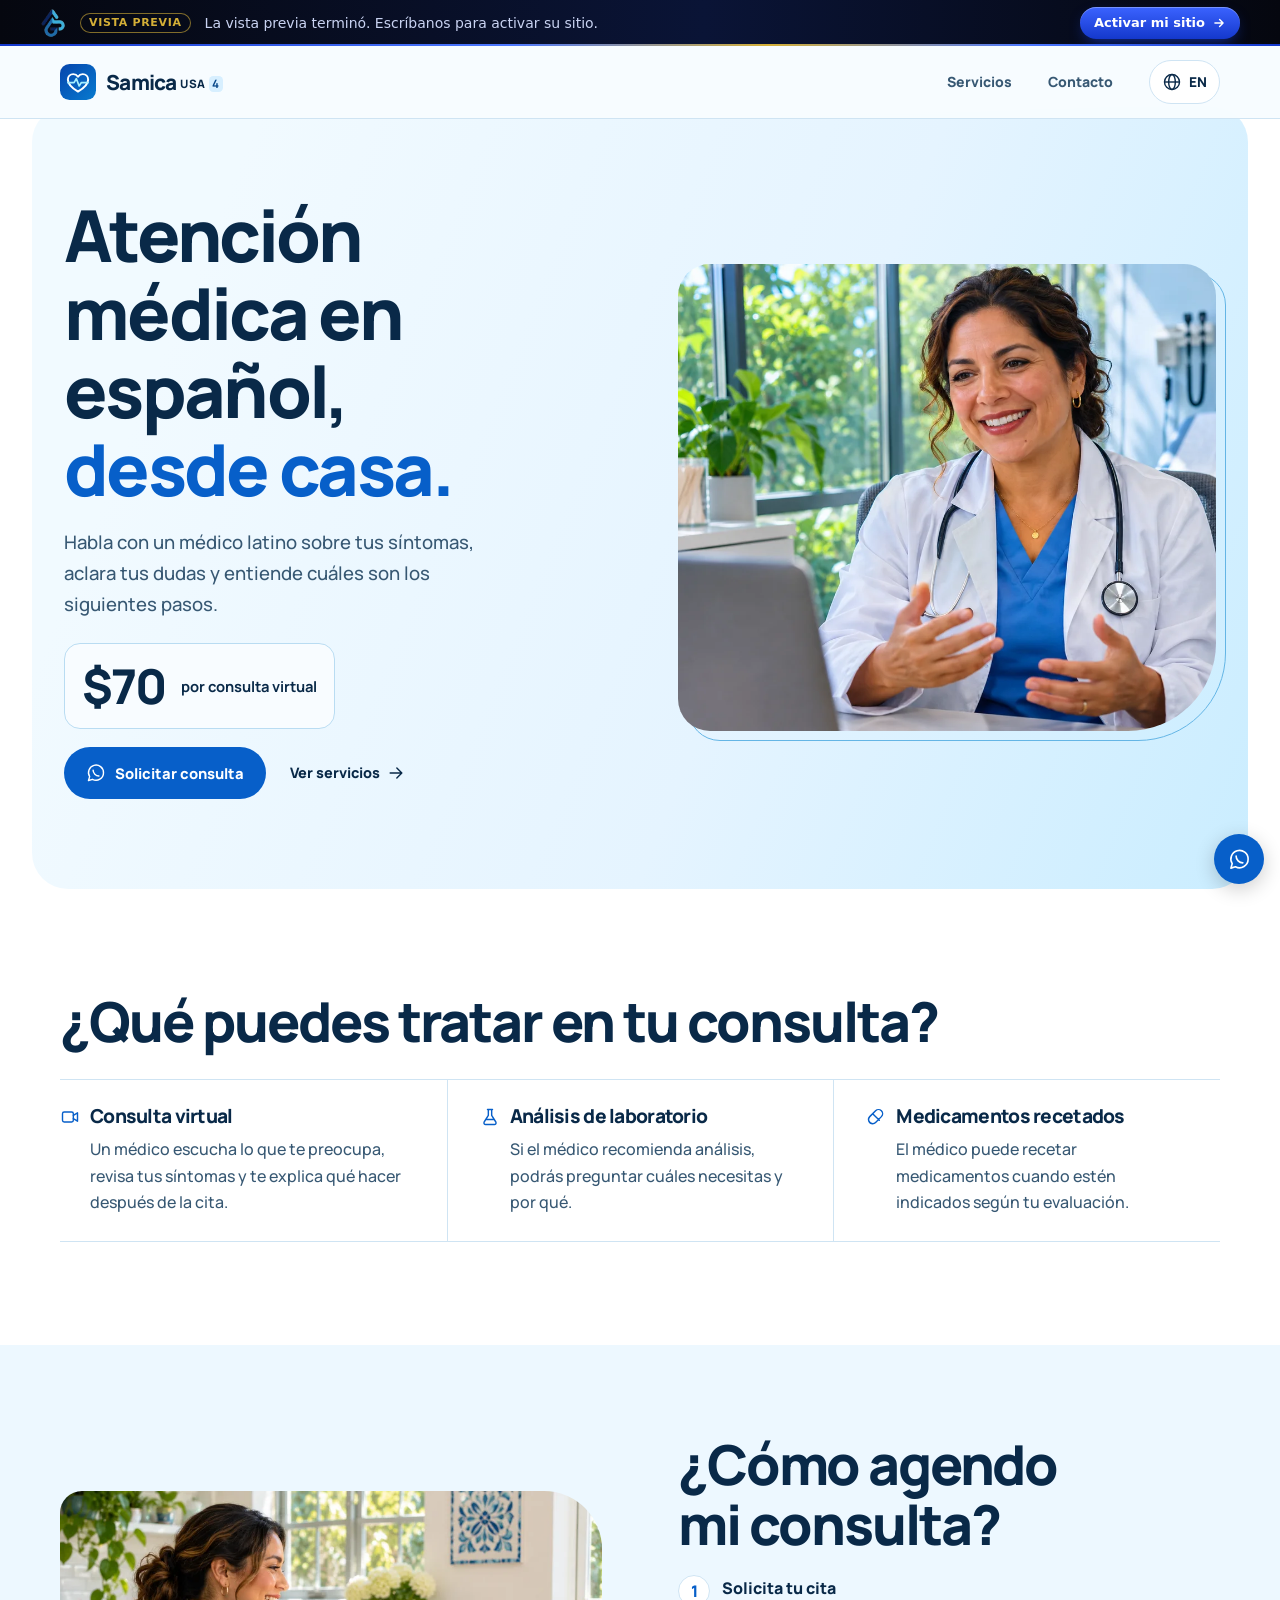
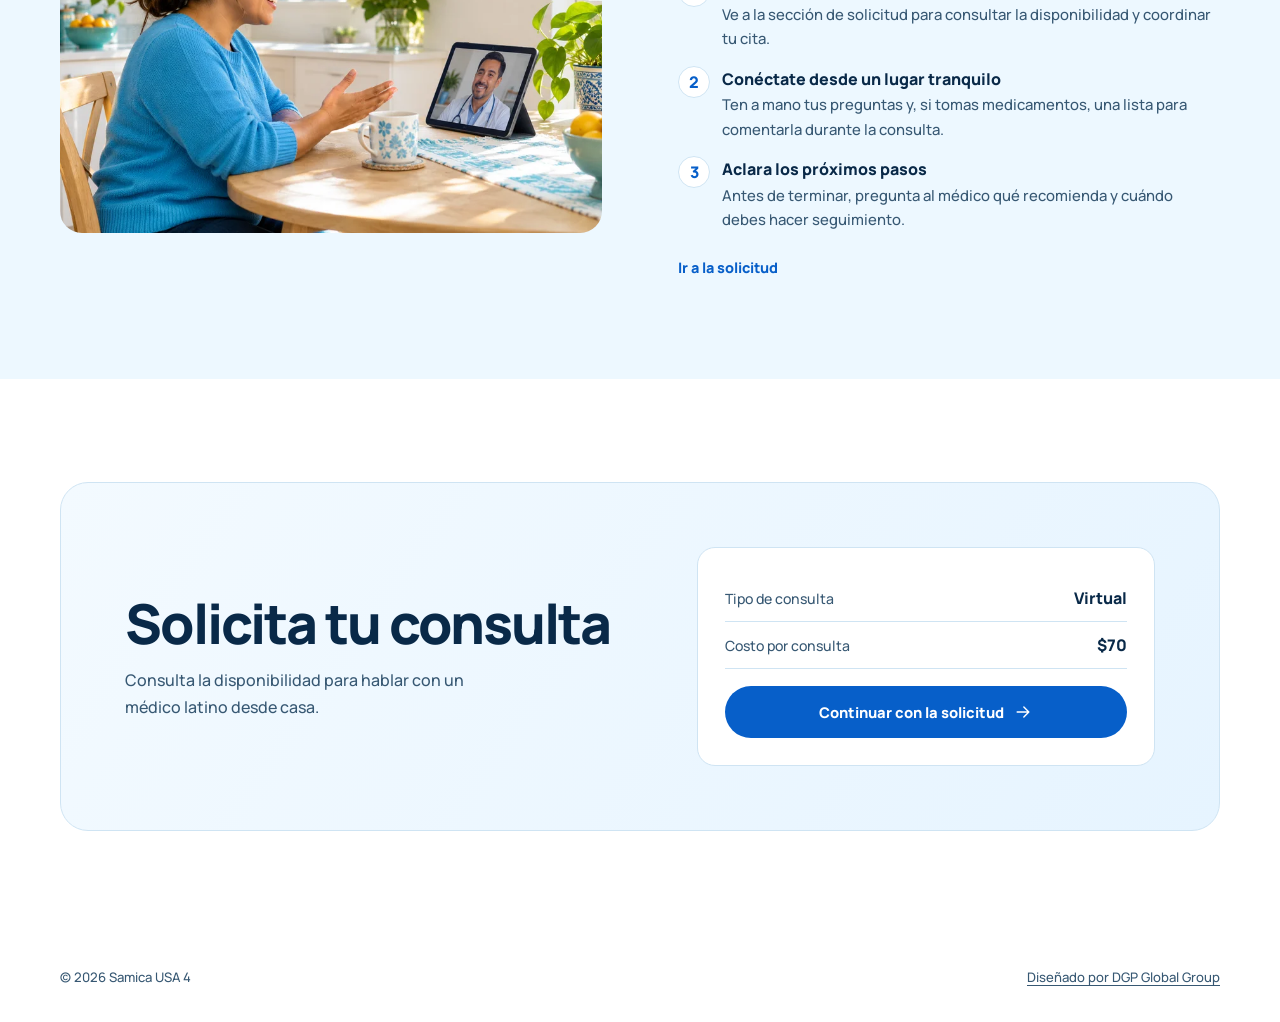
==== commit e028eda1: "Mejora la portada y añade el bloque de solicitud" ====
--- a/index.html
+++ b/index.html
@@ -39,14 +39,14 @@
     </div>
   </header>
   <main id="principal">
-    <section class="hero" id="inicio" aria-labelledby="hero-title">
+    <section class="hero landing-hero" id="inicio" aria-labelledby="hero-title">
       <div class="wrap hero-grid">
         <div class="hero-copy">
           <h1 id="hero-title"><span data-en="Medical care in Spanish,">Atención médica en español,</span> <span class="accent" data-en="from home.">desde casa.</span></h1>
           <p class="lead" data-en="Talk with a Latino physician about your symptoms, get answers to your questions, and understand what to do next.">Habla con un médico latino sobre tus síntomas, aclara tus dudas y entiende cuáles son los siguientes pasos.</p>
           <p class="price">
             <strong>$70</strong>
-            <span><b data-en="Virtual medical visit">Consulta médica virtual</b><small data-en="Price per visit in USD">Precio por cita en USD</small></span>
+            <b data-en="per virtual visit">por consulta virtual</b>
           </p>
           <div class="hero-actions">
             <a class="button" href="https://wa.me/13522330463?text=Hola%2C%20quisiera%20agendar%20una%20consulta%20virtual." data-booking data-program target="_blank" rel="noopener">
@@ -89,11 +89,26 @@
         <div>
           <h2 id="contact-title" data-en="How to get started">¿Cómo agendo mi consulta?</h2>
           <ol class="visit-steps" role="list">
-            <li><strong data-en="Request an appointment">Solicita tu cita</strong><span data-en="Use the button to check availability and arrange your appointment.">Usa el botón para consultar la disponibilidad y coordinar tu cita.</span></li>
+            <li><strong data-en="Request an appointment">Solicita tu cita</strong><span data-en="Continue to the request section to check availability and arrange your appointment.">Ve a la sección de solicitud para consultar la disponibilidad y coordinar tu cita.</span></li>
             <li><strong data-en="Join from a quiet place">Conéctate desde un lugar tranquilo</strong><span data-en="Have your questions and a list of any medications you take on hand.">Ten a mano tus preguntas y, si tomas medicamentos, una lista para comentarla durante la consulta.</span></li>
             <li><strong data-en="Review what comes next">Aclara los próximos pasos</strong><span data-en="Before you finish, ask your physician about any recommendations and when to follow up.">Antes de terminar, pregunta al médico qué recomienda y cuándo debes hacer seguimiento.</span></li>
           </ol>
-          <a class="button" href="https://wa.me/13522330463?text=Hola%2C%20quisiera%20agendar%20una%20consulta%20virtual." data-booking data-program target="_blank" rel="noopener"><span data-en="Request a visit">Solicitar consulta</span><svg aria-hidden="true" fill="none" stroke="currentColor" stroke-width="1.7" stroke-linecap="round" stroke-linejoin="round"><use href="#arrow"/></svg></a>
+          <a class="text-link" href="#solicitar" data-en="Go to the request section">Ir a la solicitud</a>
+        </div>
+      </div>
+    </section>
+    <section class="booking wrap" id="solicitar" aria-labelledby="booking-title">
+      <div class="booking-panel reveal">
+        <div>
+          <h2 id="booking-title" data-en="Request your visit">Solicita tu consulta</h2>
+          <p data-en="Check availability to speak with a Latino physician from home.">Consulta la disponibilidad para hablar con un médico latino desde casa.</p>
+        </div>
+        <div class="booking-summary">
+          <dl>
+            <div><dt data-en="Visit type">Tipo de consulta</dt><dd data-en="Virtual">Virtual</dd></div>
+            <div><dt data-en="Cost per visit">Costo por consulta</dt><dd>$70</dd></div>
+          </dl>
+          <a class="button" href="https://wa.me/13522330463?text=Hola%2C%20quisiera%20agendar%20una%20consulta%20virtual." data-booking data-program target="_blank" rel="noopener"><span data-en="Continue to request a visit">Continuar con la solicitud</span><svg aria-hidden="true" fill="none" stroke="currentColor" stroke-width="1.7" stroke-linecap="round" stroke-linejoin="round"><use href="#arrow"/></svg></a>
         </div>
       </div>
     </section>
--- a/assets/site.css
+++ b/assets/site.css
@@ -65,9 +65,7 @@
   line-height: 1.25;
 }
 .price strong { font-size: clamp(2.25rem, 4vw, 3rem); letter-spacing: -.038em; font-weight: 800; }
-.price b, .price small { display: block; }
 .price b { font-size: .92rem; }
-.price small { margin-top: 3px; font-size: .82rem; color: var(--muted); }
 .price + .hero-actions { margin-top: 18px; }
 .hero-media { position: relative; margin: 0; min-width: 0; }
 .hero-media::before { position: absolute; inset: 9px -10px -10px 10px; content: ""; border: 1px solid #64b5e5; border-radius: 32px 32px 88px 32px; }
@@ -146,3 +144,31 @@
 }
 .visit-steps strong { font-weight: 800; }
 .visit-steps span { color: var(--muted); font-size: .93rem; }
+
+.landing-hero {
+  margin: clamp(14px, 2.6vw, 36px) auto 0;
+  width: min(1600px, calc(100% - clamp(24px, 5vw, 80px)));
+  border-radius: clamp(16px, 3vw, 36px);
+}
+.care .text-link { margin-top: 14px; color: var(--blue); }
+.booking { padding-block: clamp(48px, 8vw, 104px); }
+.booking-panel {
+  display: grid;
+  grid-template-columns: 1fr minmax(0, .9fr);
+  gap: clamp(24px, 5vw, 65px);
+  align-items: center;
+  padding: clamp(20px, 5vw, 64px);
+  border: 1px solid var(--line);
+  border-radius: 28px;
+  background: linear-gradient(125deg, #f3faff, #e6f4ff);
+}
+.booking-panel p { margin-top: 14px; color: var(--muted); max-width: 38ch; }
+.booking-summary { padding: clamp(15px, 3vw, 27px); border: 1px solid var(--line); border-radius: 18px; background: #fff; }
+.booking-summary dl { margin: 0 0 17px; }
+.booking-summary dl div { display: flex; justify-content: space-between; align-items: baseline; gap: 10px; padding-block: 10px; border-bottom: 1px solid var(--line); }
+.booking-summary dt { color: var(--muted); font-size: .88rem; }
+.booking-summary dd { margin: 0; font-weight: 800; }
+.booking-summary .button { width: 100%; text-align: center; padding-inline: 11px; }
+@media (max-width: 740px) {
+  .booking-panel { grid-template-columns: 1fr; }
+}
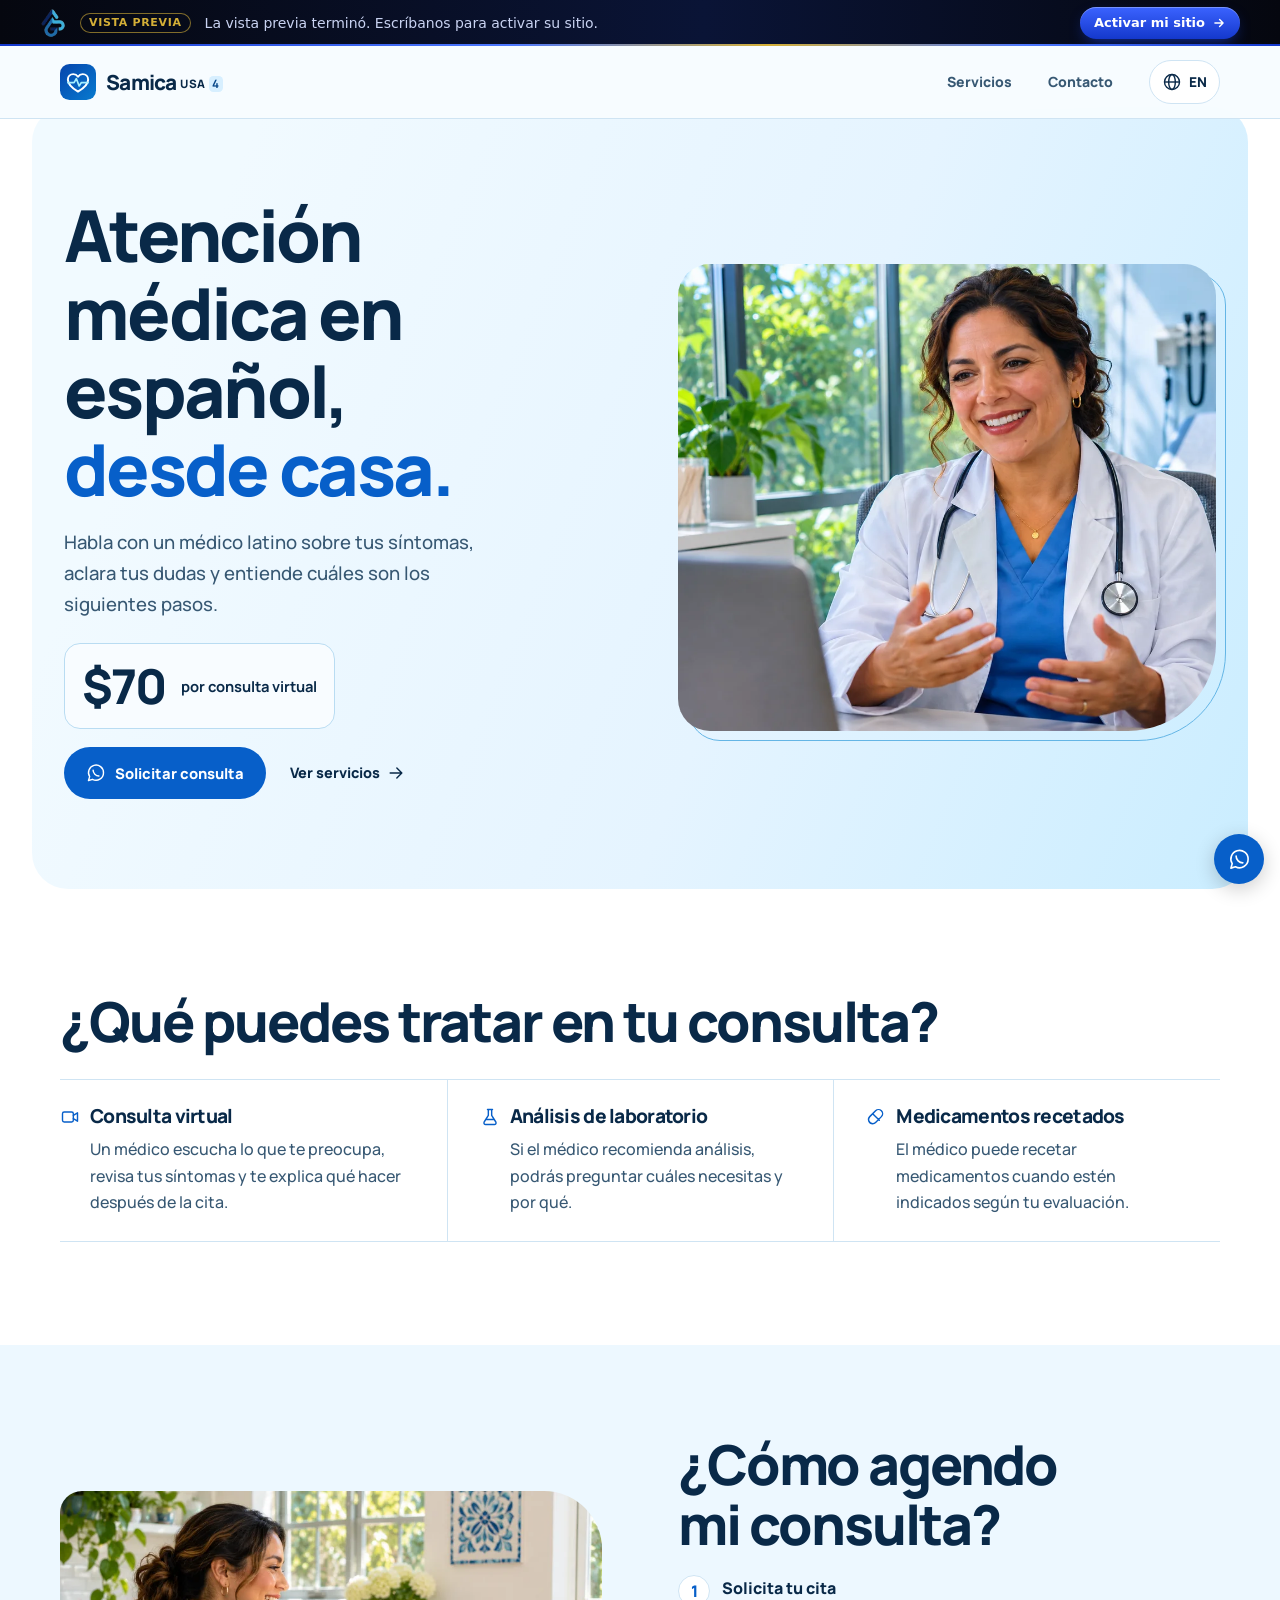
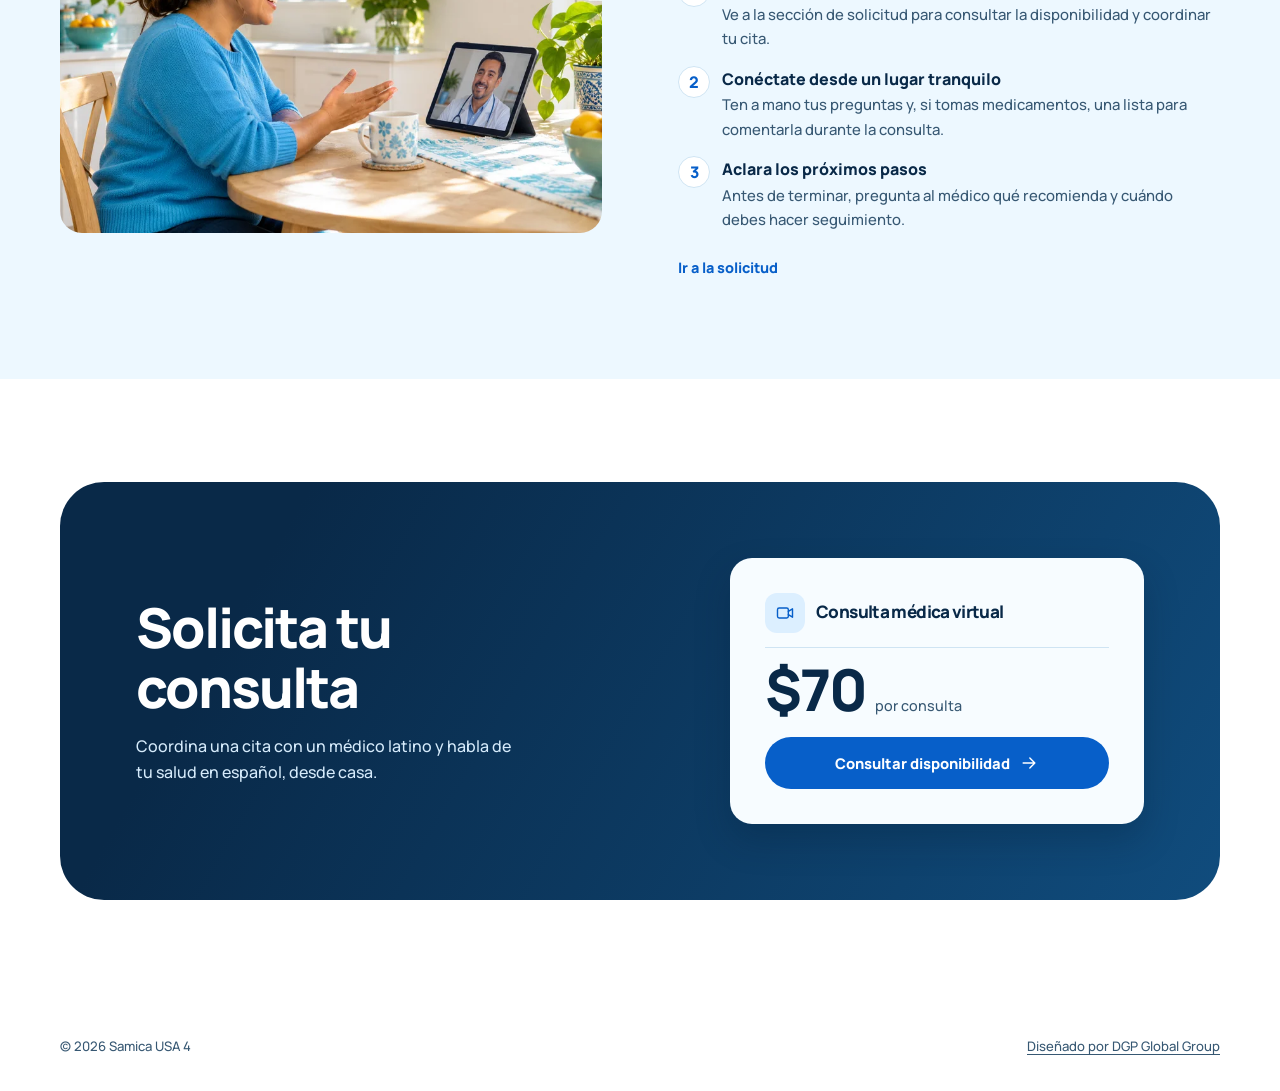
==== commit 899a0f4c: "Rediseña la tarjeta de solicitud de consulta" ====
--- a/index.html
+++ b/index.html
@@ -11,7 +11,7 @@
   <meta property="og:image" content="assets/consulta.webp">
   <title>Samica USA 4 | Consultas médicas en línea</title>
   <link rel="icon" href="assets/favicon.svg" type="image/svg+xml">
-  <link rel="stylesheet" href="assets/site.css">
+  <link rel="stylesheet" href="assets/site.css?v=booking-2">
 </head>
 <body>
   <svg xmlns="http://www.w3.org/2000/svg" aria-hidden="true" style="display:none">
@@ -98,17 +98,18 @@
       </div>
     </section>
     <section class="booking wrap" id="solicitar" aria-labelledby="booking-title">
-      <div class="booking-panel reveal">
+      <div class="booking-panel">
         <div>
           <h2 id="booking-title" data-en="Request your visit">Solicita tu consulta</h2>
-          <p data-en="Check availability to speak with a Latino physician from home.">Consulta la disponibilidad para hablar con un médico latino desde casa.</p>
+          <p data-en="Check availability and arrange an appointment with a Latino physician.">Coordina una cita con un médico latino y habla de tu salud en español, desde casa.</p>
         </div>
         <div class="booking-summary">
-          <dl>
-            <div><dt data-en="Visit type">Tipo de consulta</dt><dd data-en="Virtual">Virtual</dd></div>
-            <div><dt data-en="Cost per visit">Costo por consulta</dt><dd>$70</dd></div>
-          </dl>
-          <a class="button" href="https://wa.me/13522330463?text=Hola%2C%20quisiera%20agendar%20una%20consulta%20virtual." data-booking data-program target="_blank" rel="noopener"><span data-en="Continue to request a visit">Continuar con la solicitud</span><svg aria-hidden="true" fill="none" stroke="currentColor" stroke-width="1.7" stroke-linecap="round" stroke-linejoin="round"><use href="#arrow"/></svg></a>
+          <div class="booking-visit">
+            <span class="booking-icon"><svg aria-hidden="true" fill="none" stroke="currentColor" stroke-width="1.7" stroke-linecap="round" stroke-linejoin="round"><use href="#video"/></svg></span>
+            <h3 data-en="Virtual medical visit">Consulta médica virtual</h3>
+          </div>
+          <p class="booking-price"><strong>$70</strong> <span data-en="per visit">por consulta</span></p>
+          <a class="button" href="https://wa.me/13522330463?text=Hola%2C%20quisiera%20agendar%20una%20consulta%20virtual." data-booking data-program target="_blank" rel="noopener"><span data-en="Check availability">Consultar disponibilidad</span><svg aria-hidden="true" fill="none" stroke="currentColor" stroke-width="1.7" stroke-linecap="round" stroke-linejoin="round"><use href="#arrow"/></svg></a>
         </div>
       </div>
     </section>
--- a/assets/site.css
+++ b/assets/site.css
@@ -154,21 +154,40 @@
 .booking { padding-block: clamp(48px, 8vw, 104px); }
 .booking-panel {
   display: grid;
-  grid-template-columns: 1fr minmax(0, .9fr);
-  gap: clamp(24px, 5vw, 65px);
+  grid-template-columns: minmax(0, 1fr) minmax(0, .8fr);
+  gap: clamp(24px, 6vw, 88px);
   align-items: center;
-  padding: clamp(20px, 5vw, 64px);
-  border: 1px solid var(--line);
-  border-radius: 28px;
-  background: linear-gradient(125deg, #f3faff, #e6f4ff);
+  padding: clamp(22px, 6vw, 76px);
+  border-radius: clamp(22px, 4vw, 44px);
+  color: white;
+  background: linear-gradient(120deg, #092948 18%, #104c7d);
 }
-.booking-panel p { margin-top: 14px; color: var(--muted); max-width: 38ch; }
-.booking-summary { padding: clamp(15px, 3vw, 27px); border: 1px solid var(--line); border-radius: 18px; background: #fff; }
-.booking-summary dl { margin: 0 0 17px; }
-.booking-summary dl div { display: flex; justify-content: space-between; align-items: baseline; gap: 10px; padding-block: 10px; border-bottom: 1px solid var(--line); }
-.booking-summary dt { color: var(--muted); font-size: .88rem; }
-.booking-summary dd { margin: 0; font-weight: 800; }
-.booking-summary .button { width: 100%; text-align: center; padding-inline: 11px; }
+.booking-panel h2 { max-width: 12ch; }
+.booking-panel > div:first-child > p { margin-top: 16px; color: #d6ebfb; max-width: 39ch; }
+.booking-summary {
+  padding: clamp(16px, 3.3vw, 35px);
+  border-radius: 22px;
+  background: #f7fcff;
+  color: var(--ink);
+  box-shadow: 0 16px 34px #031c3440;
+}
+.booking-visit { display: flex; align-items: center; gap: 11px; }
+.booking-visit h3 { margin: 0; font-size: 1.07rem; text-wrap: initial; }
+.booking-icon { display: grid; place-items: center; flex: 0 0 40px; height: 40px; border-radius: 12px; background: #dcefff; color: var(--blue); }
+.booking-price {
+  display: flex;
+  flex-wrap: wrap;
+  gap: 5px 10px;
+  align-items: baseline;
+  max-width: none;
+  margin: 14px 0 19px;
+  padding-top: 13px;
+  border-top: 1px solid var(--line);
+  color: var(--muted);
+  font-size: .9rem;
+}
+.booking-price strong { color: var(--ink); font-size: clamp(2.4rem, 5vw, 3.6rem); letter-spacing: -.04em; line-height: 1; font-weight: 800; }
+.booking-summary .button { width: 100%; text-align: center; padding-inline: 12px; }
 @media (max-width: 740px) {
   .booking-panel { grid-template-columns: 1fr; }
 }
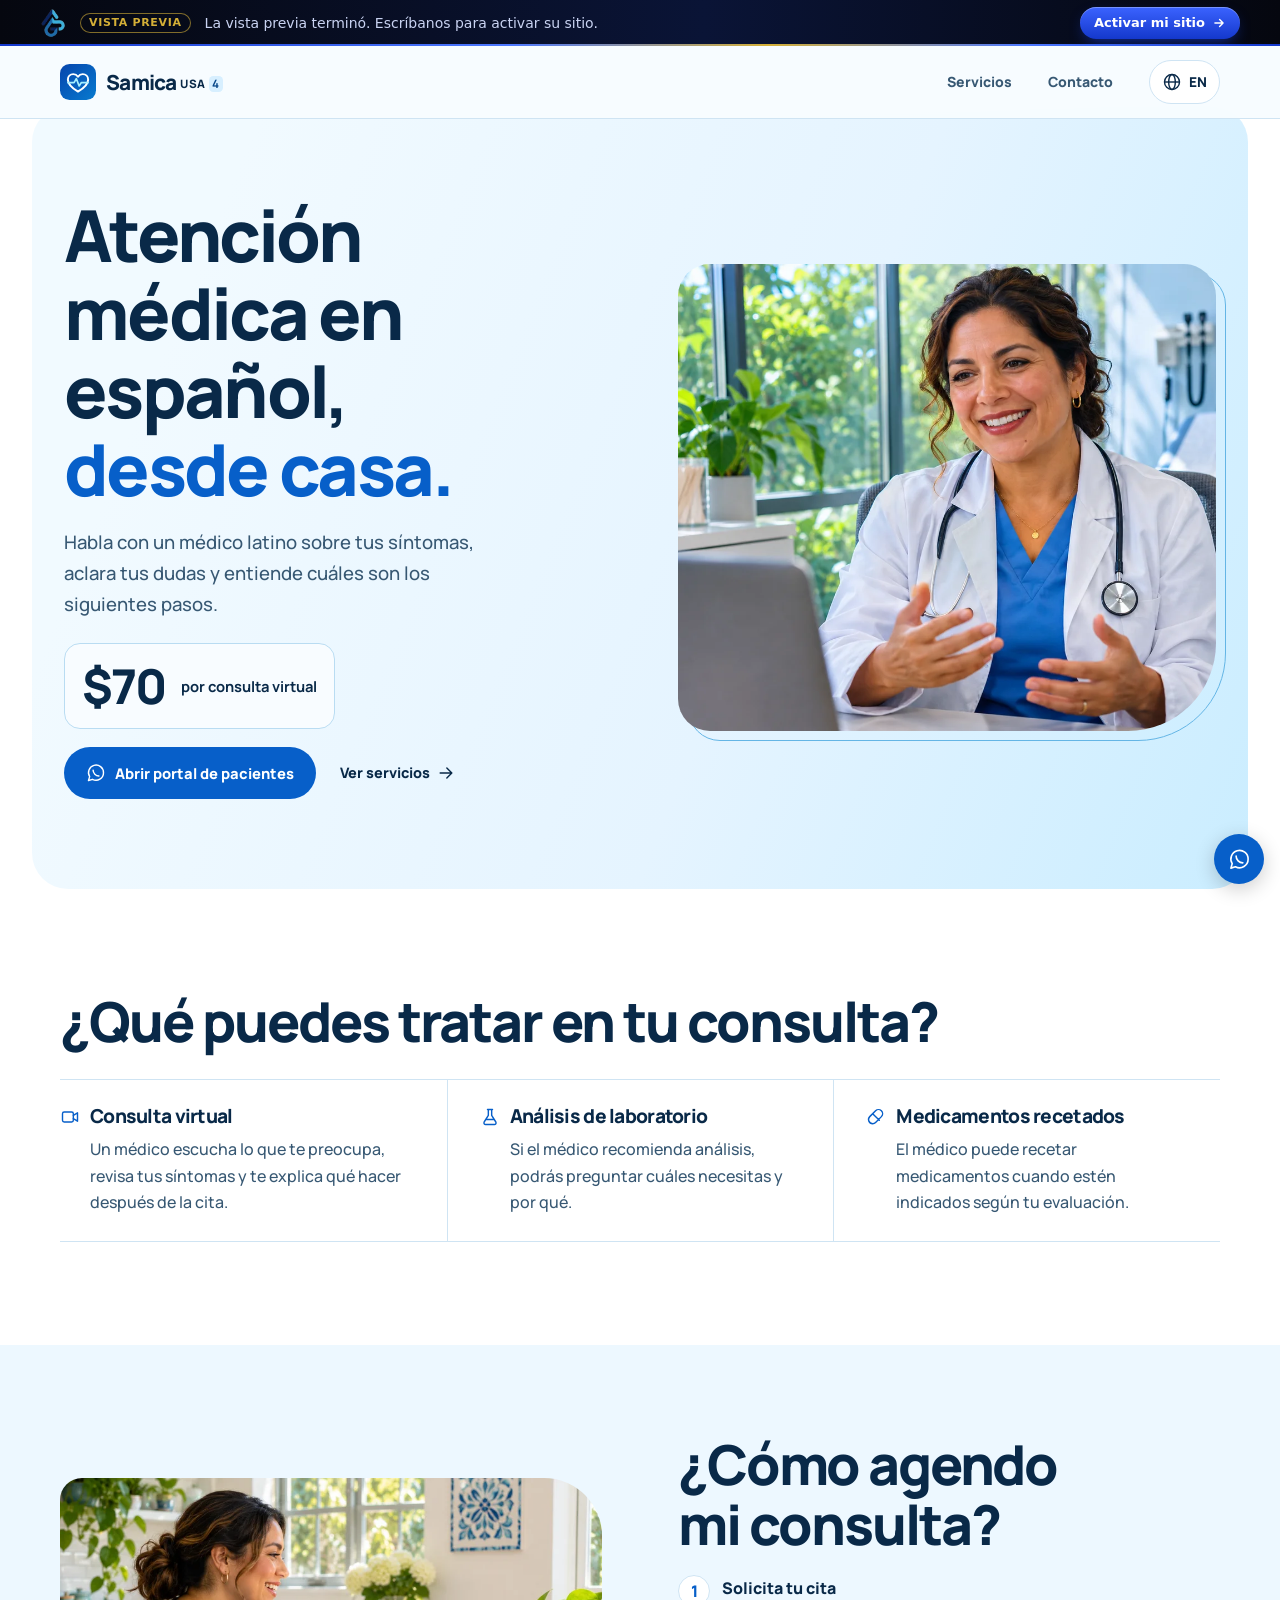
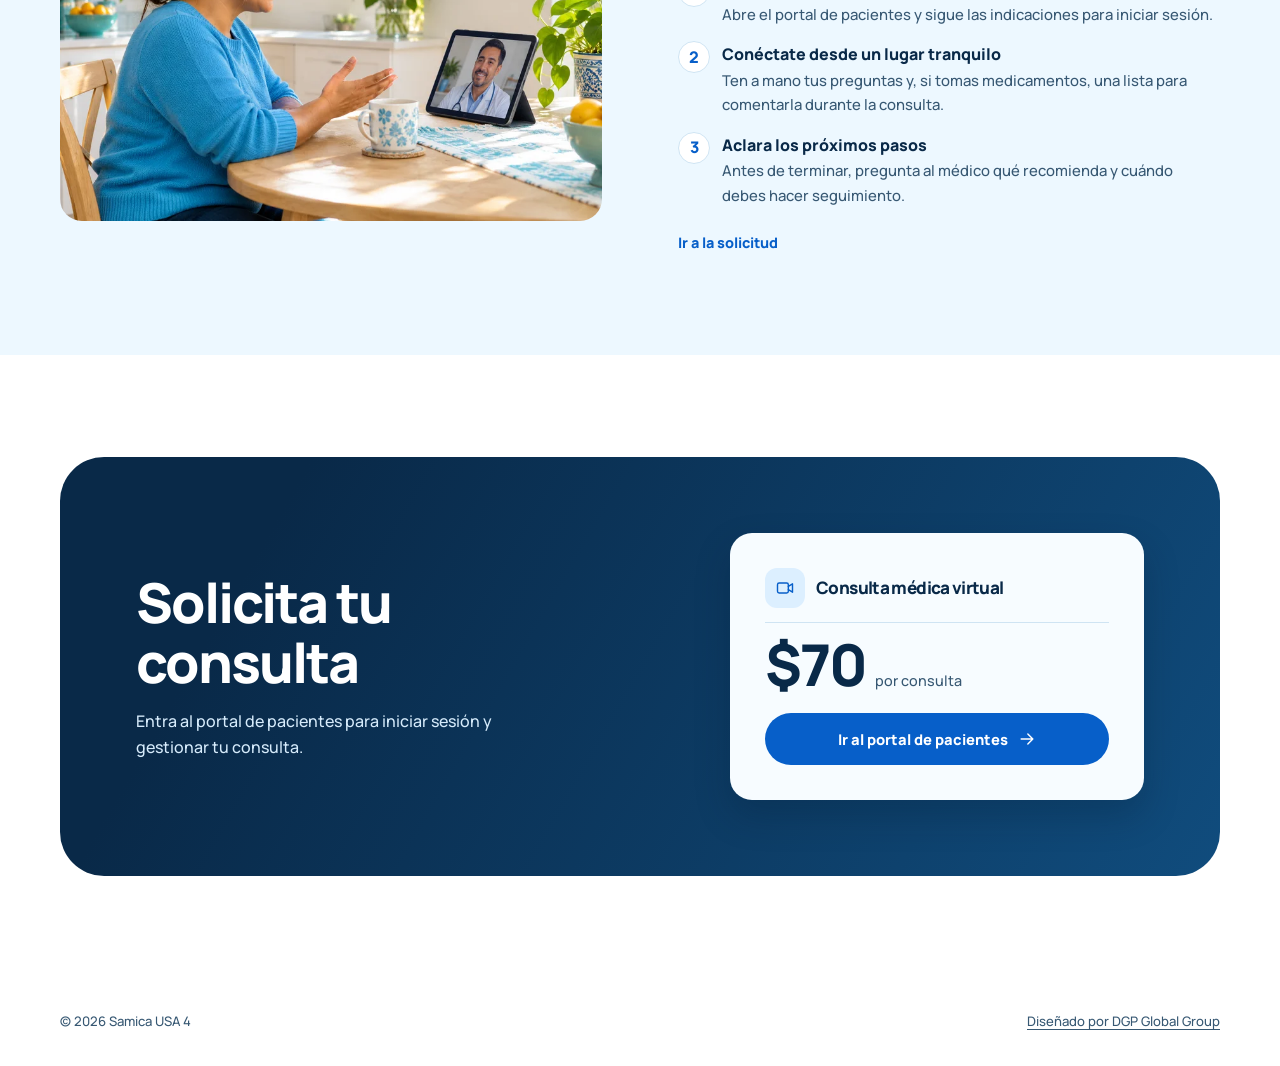
==== commit a7d0bcdb: "Conecta la landing al portal de pacientes" ====
--- a/index.html
+++ b/index.html
@@ -3,7 +3,6 @@
 <head>
   <meta charset="utf-8">
   <meta name="viewport" content="width=device-width, initial-scale=1">
-  <meta name="samica-program-url" content="">
   <meta name="theme-color" content="#edf8ff">
   <meta name="description" content="Consulta médica virtual con médicos latinos por $70. Contacta a Samica USA 4 por WhatsApp.">
   <meta property="og:title" content="Samica USA 4 | Consultas médicas en línea">
@@ -49,9 +48,9 @@
             <b data-en="per virtual visit">por consulta virtual</b>
           </p>
           <div class="hero-actions">
-            <a class="button" href="https://wa.me/13522330463?text=Hola%2C%20quisiera%20agendar%20una%20consulta%20virtual." data-booking data-program target="_blank" rel="noopener">
+            <a class="button" href="https://mycw264.ecwcloud.com/portal32217/jsp/100mp/login_otp.jsp" target="_blank" rel="noopener">
               <svg aria-hidden="true" fill="none" stroke="currentColor" stroke-width="1.7" stroke-linecap="round" stroke-linejoin="round"><use href="#chat"/></svg>
-              <span data-en="Request a visit">Solicitar consulta</span>
+              <span data-en="Open patient portal">Abrir portal de pacientes</span>
             </a>
             <a class="text-link" href="#servicios"><span data-en="Explore services">Ver servicios</span><svg aria-hidden="true" fill="none" stroke="currentColor" stroke-width="1.7" stroke-linecap="round" stroke-linejoin="round"><use href="#arrow"/></svg></a>
           </div>
@@ -89,7 +88,7 @@
         <div>
           <h2 id="contact-title" data-en="How to get started">¿Cómo agendo mi consulta?</h2>
           <ol class="visit-steps" role="list">
-            <li><strong data-en="Request an appointment">Solicita tu cita</strong><span data-en="Continue to the request section to check availability and arrange your appointment.">Ve a la sección de solicitud para consultar la disponibilidad y coordinar tu cita.</span></li>
+            <li><strong data-en="Request an appointment">Solicita tu cita</strong><span data-en="Open the patient portal and follow the sign-in instructions.">Abre el portal de pacientes y sigue las indicaciones para iniciar sesión.</span></li>
             <li><strong data-en="Join from a quiet place">Conéctate desde un lugar tranquilo</strong><span data-en="Have your questions and a list of any medications you take on hand.">Ten a mano tus preguntas y, si tomas medicamentos, una lista para comentarla durante la consulta.</span></li>
             <li><strong data-en="Review what comes next">Aclara los próximos pasos</strong><span data-en="Before you finish, ask your physician about any recommendations and when to follow up.">Antes de terminar, pregunta al médico qué recomienda y cuándo debes hacer seguimiento.</span></li>
           </ol>
@@ -101,7 +100,7 @@
       <div class="booking-panel">
         <div>
           <h2 id="booking-title" data-en="Request your visit">Solicita tu consulta</h2>
-          <p data-en="Check availability and arrange an appointment with a Latino physician.">Coordina una cita con un médico latino y habla de tu salud en español, desde casa.</p>
+          <p data-en="Continue to the patient portal to sign in and manage your visit.">Entra al portal de pacientes para iniciar sesión y gestionar tu consulta.</p>
         </div>
         <div class="booking-summary">
           <div class="booking-visit">
@@ -109,7 +108,7 @@
             <h3 data-en="Virtual medical visit">Consulta médica virtual</h3>
           </div>
           <p class="booking-price"><strong>$70</strong> <span data-en="per visit">por consulta</span></p>
-          <a class="button" href="https://wa.me/13522330463?text=Hola%2C%20quisiera%20agendar%20una%20consulta%20virtual." data-booking data-program target="_blank" rel="noopener"><span data-en="Check availability">Consultar disponibilidad</span><svg aria-hidden="true" fill="none" stroke="currentColor" stroke-width="1.7" stroke-linecap="round" stroke-linejoin="round"><use href="#arrow"/></svg></a>
+          <a class="button" href="https://mycw264.ecwcloud.com/portal32217/jsp/100mp/login_otp.jsp" target="_blank" rel="noopener"><span data-en="Go to patient portal">Ir al portal de pacientes</span><svg aria-hidden="true" fill="none" stroke="currentColor" stroke-width="1.7" stroke-linecap="round" stroke-linejoin="round"><use href="#arrow"/></svg></a>
         </div>
       </div>
     </section>
@@ -141,15 +140,6 @@
       en: 'Hello, I would like to book a virtual visit.'
     };
 
-    const programSetting = document.querySelector('meta[name="samica-program-url"]').content.trim();
-    let programUrl;
-    if (programSetting) {
-      try {
-        const url = new URL(programSetting);
-        if (url.protocol === 'https:') programUrl = url.href;
-      } catch { /* Keep the WhatsApp destination until the program link is valid. */ }
-    }
-
     function setLanguage(language) {
       document.documentElement.lang = language;
       document.title = titles[language];
@@ -162,9 +152,7 @@
       languageName.lang = english ? 'es' : 'en';
       languageButton.setAttribute('aria-label', english ? 'Cambiar a español' : 'Switch to English');
       for (const link of document.querySelectorAll('[data-booking]')) {
-        link.href = programUrl && link.hasAttribute('data-program')
-          ? programUrl
-          : 'https://wa.me/13522330463?text=' + encodeURIComponent(messages[language]);
+        link.href = 'https://wa.me/13522330463?text=' + encodeURIComponent(messages[language]);
       }
     }
 
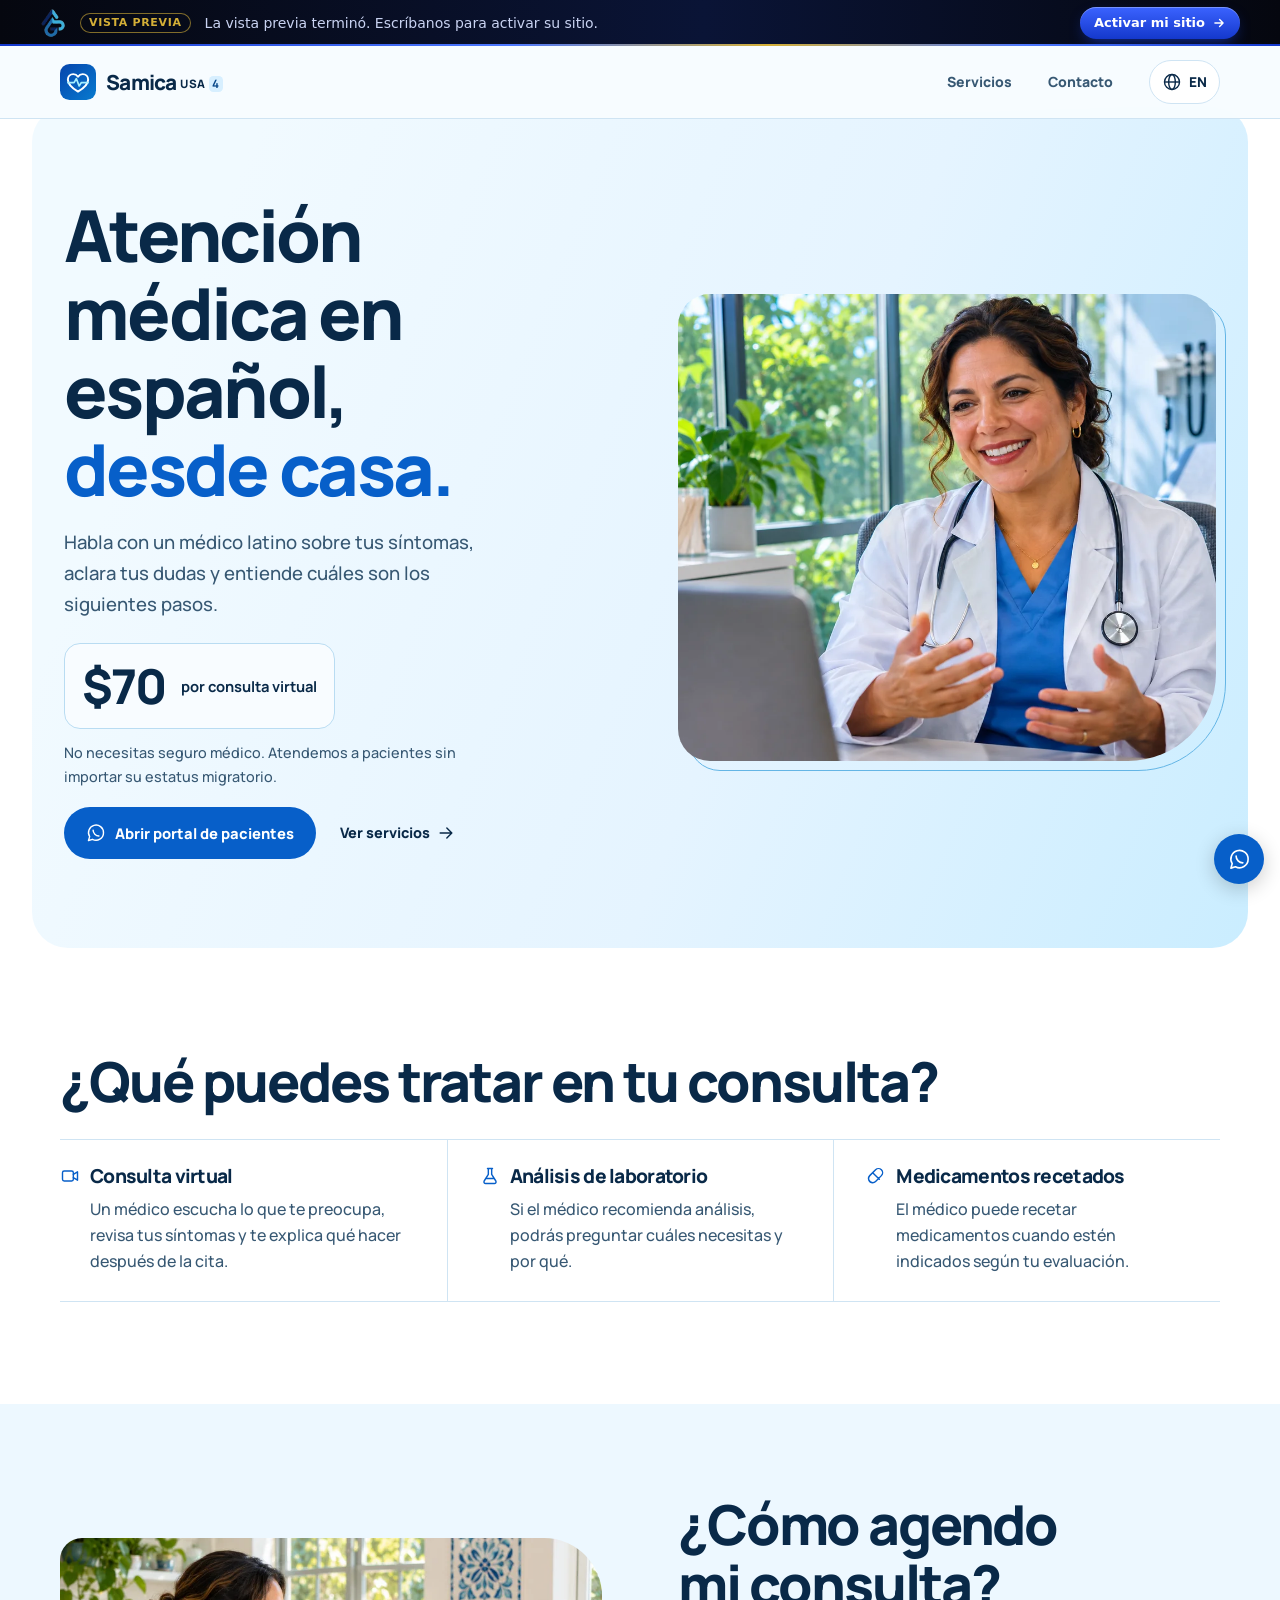
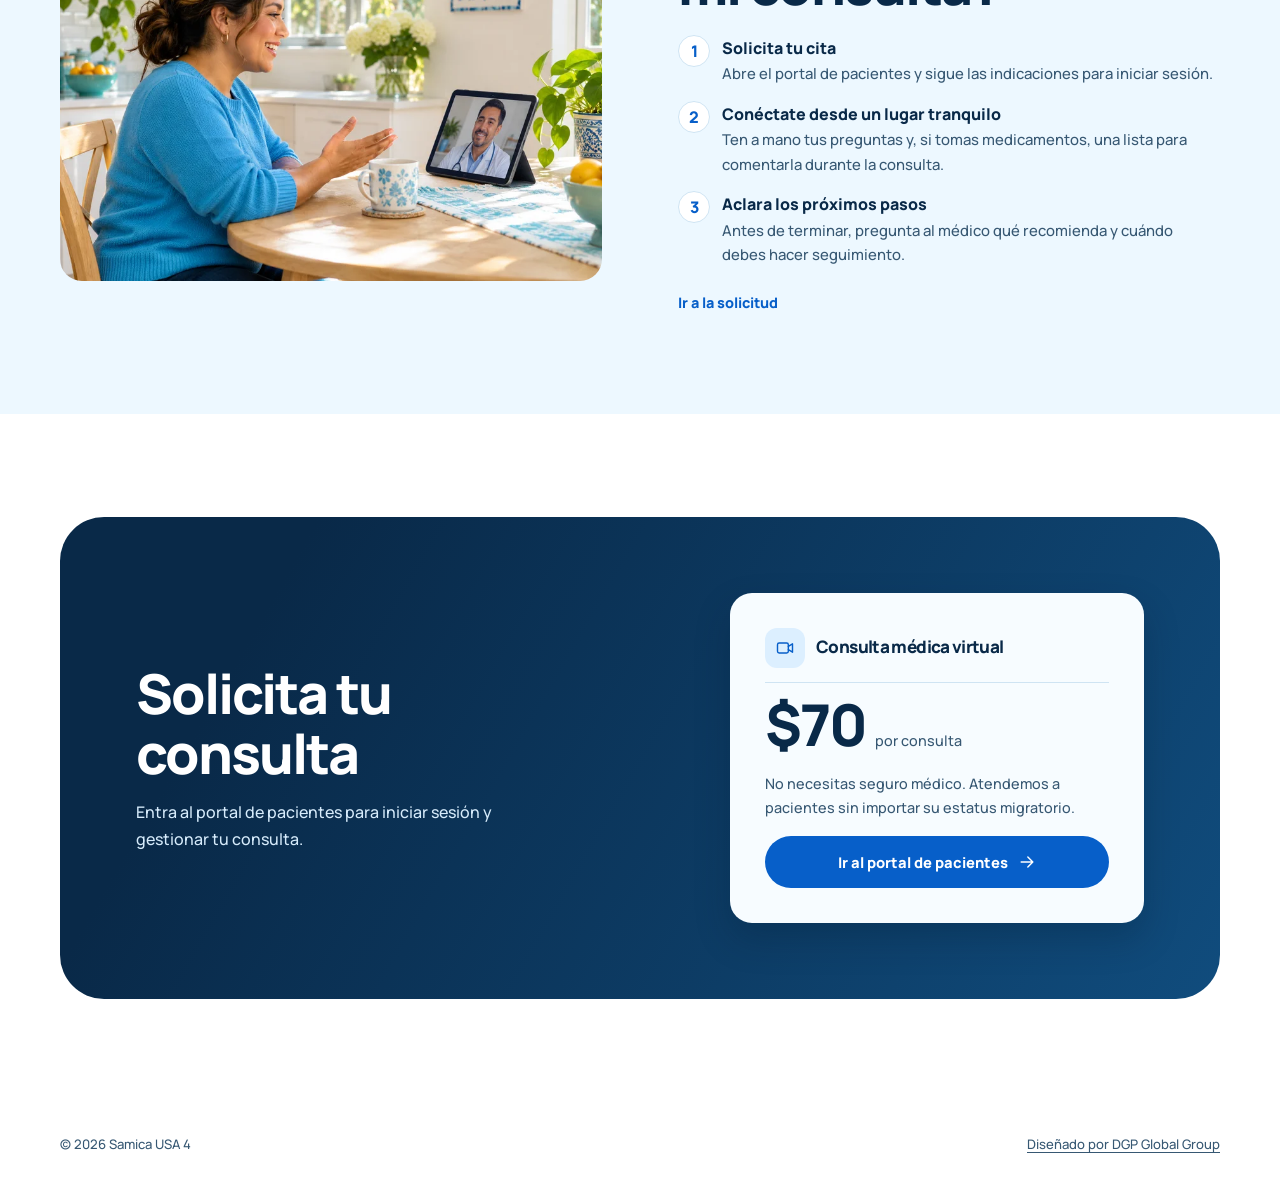
==== commit 962ff0e6: "Aclara el acceso a las consultas sin seguro" ====
--- a/index.html
+++ b/index.html
@@ -10,7 +10,7 @@
   <meta property="og:image" content="assets/consulta.webp">
   <title>Samica USA 4 | Consultas médicas en línea</title>
   <link rel="icon" href="assets/favicon.svg" type="image/svg+xml">
-  <link rel="stylesheet" href="assets/site.css?v=booking-2">
+  <link rel="stylesheet" href="assets/site.css?v=access-1">
 </head>
 <body>
   <svg xmlns="http://www.w3.org/2000/svg" aria-hidden="true" style="display:none">
@@ -47,6 +47,7 @@
             <strong>$70</strong>
             <b data-en="per virtual visit">por consulta virtual</b>
           </p>
+          <p class="access-note" data-en="Health insurance is not required. We welcome patients regardless of immigration status.">No necesitas seguro médico. Atendemos a pacientes sin importar su estatus migratorio.</p>
           <div class="hero-actions">
             <a class="button" href="https://mycw264.ecwcloud.com/portal32217/jsp/100mp/login_otp.jsp" target="_blank" rel="noopener">
               <svg aria-hidden="true" fill="none" stroke="currentColor" stroke-width="1.7" stroke-linecap="round" stroke-linejoin="round"><use href="#chat"/></svg>
@@ -108,6 +109,7 @@
             <h3 data-en="Virtual medical visit">Consulta médica virtual</h3>
           </div>
           <p class="booking-price"><strong>$70</strong> <span data-en="per visit">por consulta</span></p>
+          <p class="access-note" data-en="Health insurance is not required. We welcome patients regardless of immigration status.">No necesitas seguro médico. Atendemos a pacientes sin importar su estatus migratorio.</p>
           <a class="button" href="https://mycw264.ecwcloud.com/portal32217/jsp/100mp/login_otp.jsp" target="_blank" rel="noopener"><span data-en="Go to patient portal">Ir al portal de pacientes</span><svg aria-hidden="true" fill="none" stroke="currentColor" stroke-width="1.7" stroke-linecap="round" stroke-linejoin="round"><use href="#arrow"/></svg></a>
         </div>
       </div>
--- a/assets/site.css
+++ b/assets/site.css
@@ -66,7 +66,9 @@
 }
 .price strong { font-size: clamp(2.25rem, 4vw, 3rem); letter-spacing: -.038em; font-weight: 800; }
 .price b { font-size: .92rem; }
-.price + .hero-actions { margin-top: 18px; }
+.access-note { margin-top: 12px; max-width: 45ch; color: var(--muted); font-size: .9rem; }
+.access-note + .hero-actions { margin-top: 18px; }
+.booking-summary .access-note { margin: 0 0 16px; }
 .hero-media { position: relative; margin: 0; min-width: 0; }
 .hero-media::before { position: absolute; inset: 9px -10px -10px 10px; content: ""; border: 1px solid #64b5e5; border-radius: 32px 32px 88px 32px; }
 .hero-media img { position: relative; aspect-ratio: 1.15; object-fit: cover; border-radius: 32px 32px 88px 32px; background: #c0e6fa; }
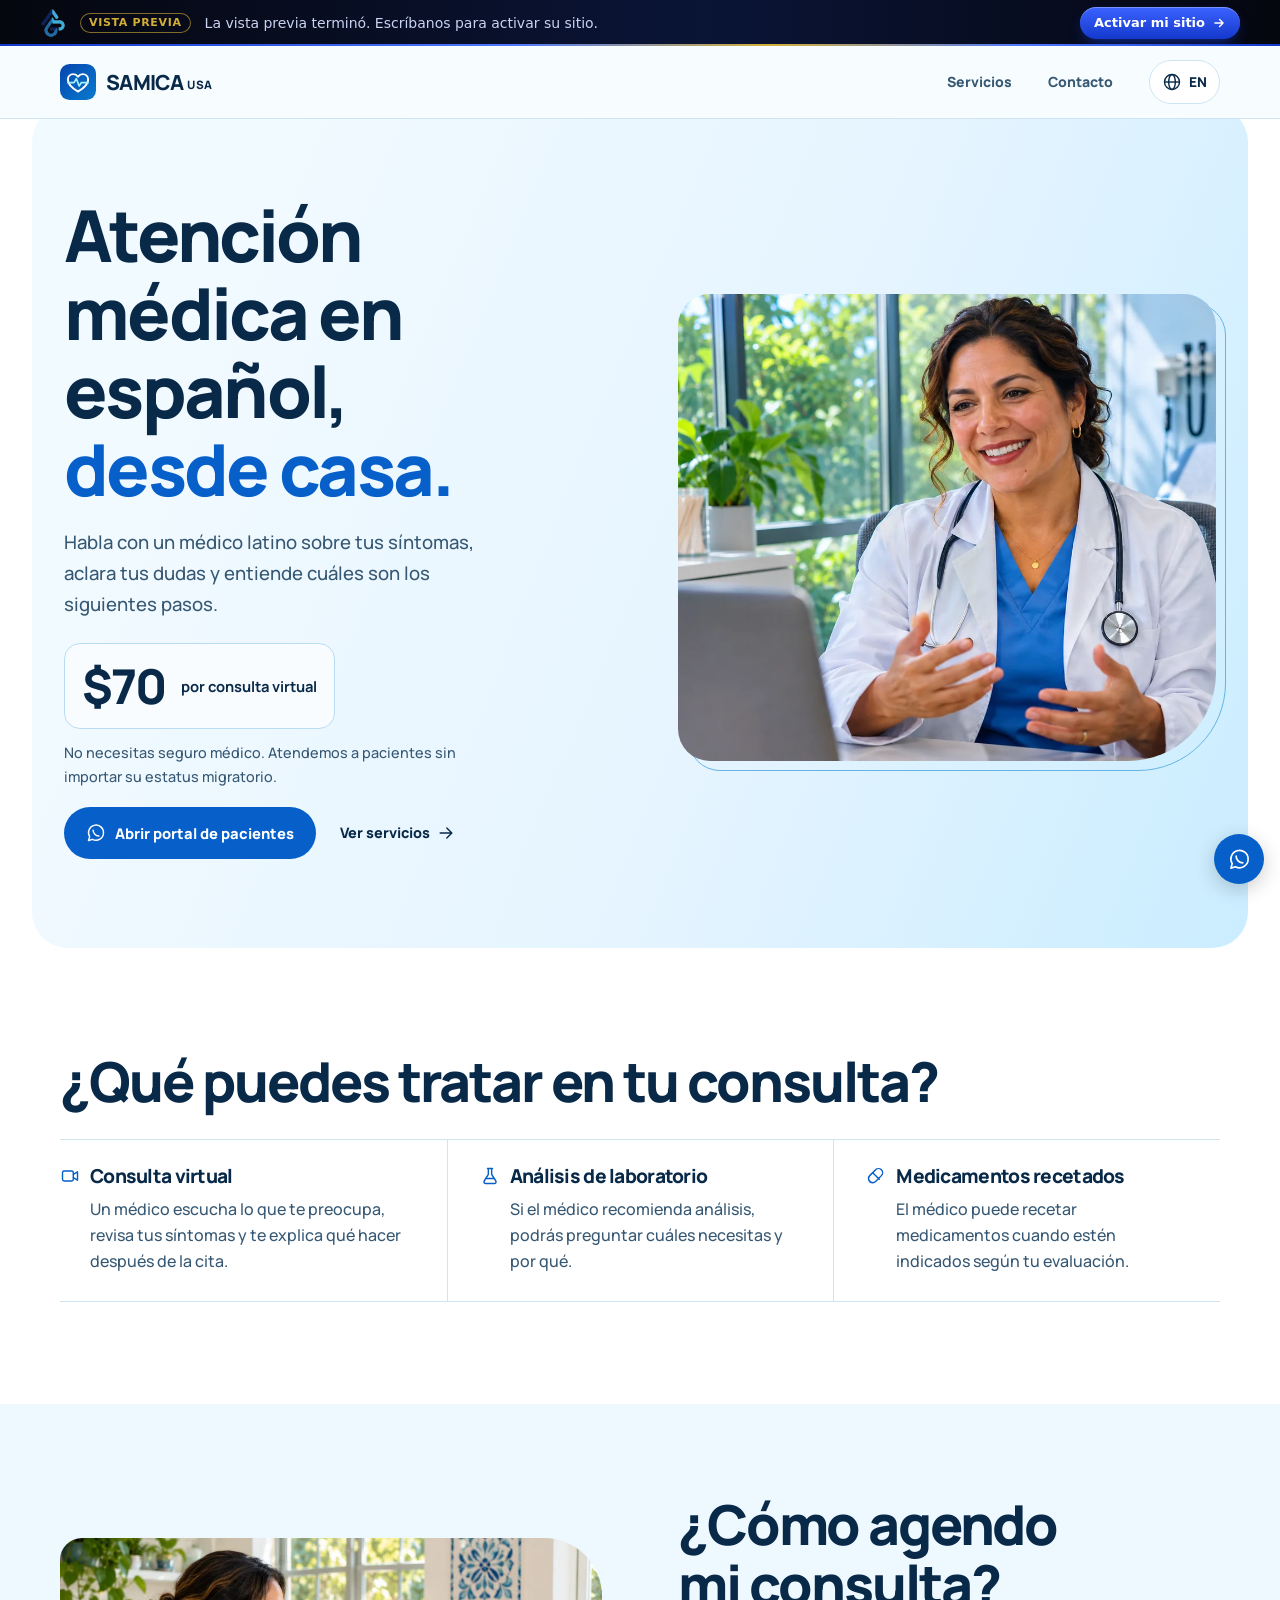
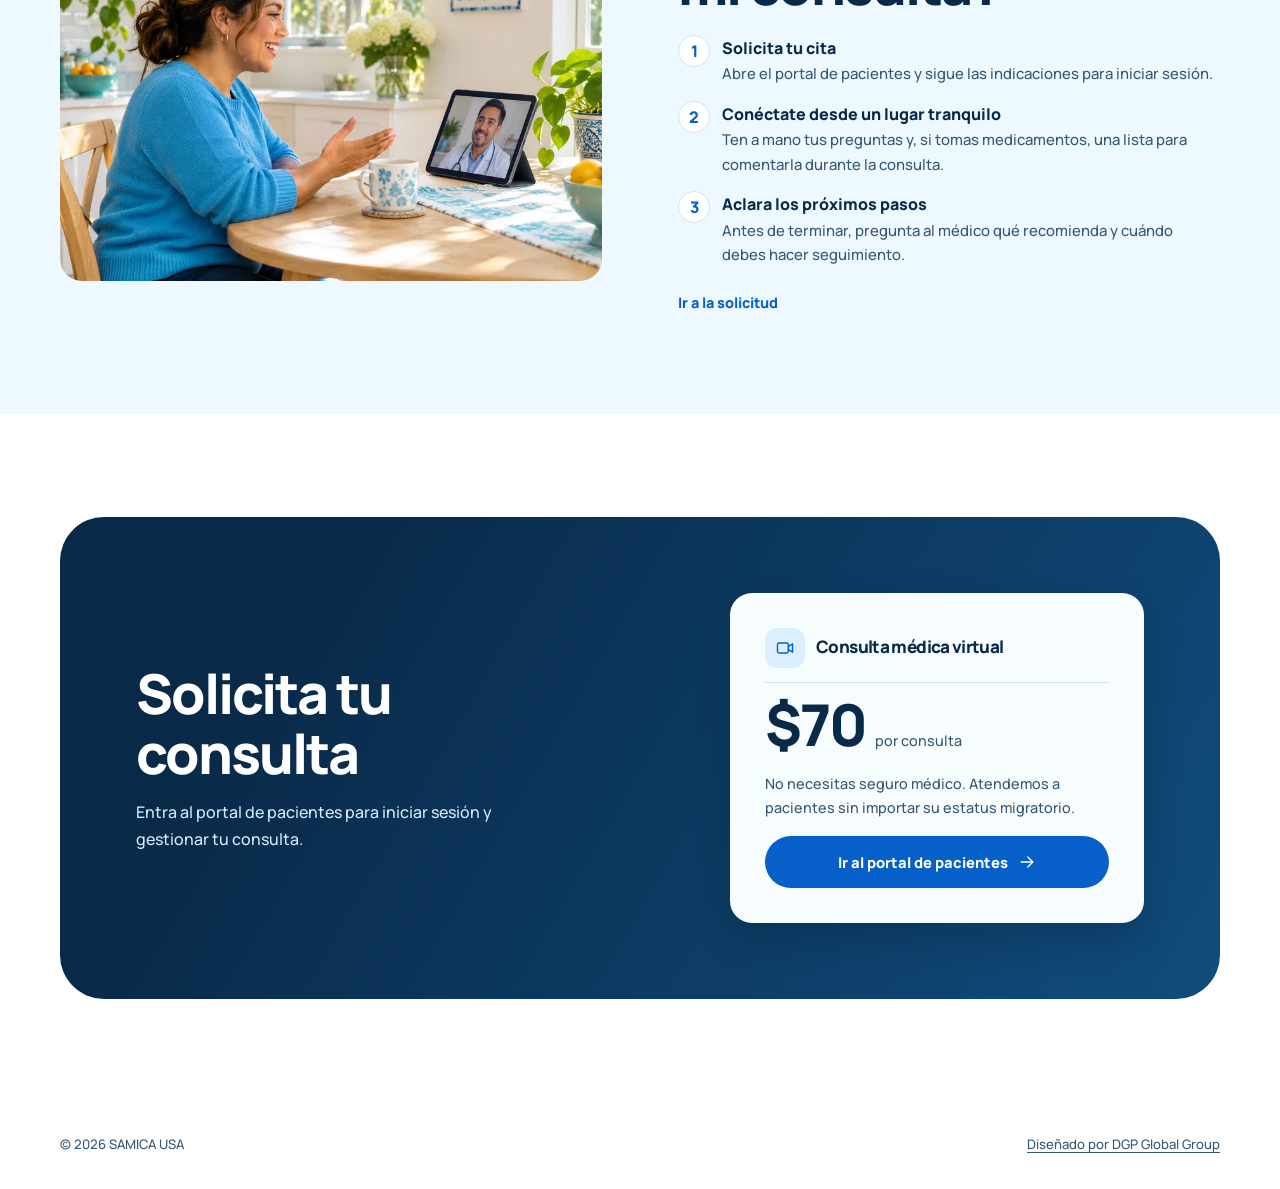
==== commit d9300b17: "Actualiza la marca SAMICA USA en el sitio y las piezas" ====
--- a/index.html
+++ b/index.html
@@ -4,11 +4,11 @@
   <meta charset="utf-8">
   <meta name="viewport" content="width=device-width, initial-scale=1">
   <meta name="theme-color" content="#edf8ff">
-  <meta name="description" content="Consulta médica virtual con médicos latinos por $70. Contacta a Samica USA 4 por WhatsApp.">
-  <meta property="og:title" content="Samica USA 4 | Consultas médicas en línea">
+  <meta name="description" content="Consulta médica virtual con médicos latinos por $70. Contacta a SAMICA USA por WhatsApp.">
+  <meta property="og:title" content="SAMICA USA | Consultas médicas en línea">
   <meta property="og:description" content="Atención médica virtual en español. Consulta por $70.">
   <meta property="og:image" content="assets/consulta.webp">
-  <title>Samica USA 4 | Consultas médicas en línea</title>
+  <title>SAMICA USA | Consultas médicas en línea</title>
   <link rel="icon" href="assets/favicon.svg" type="image/svg+xml">
   <link rel="stylesheet" href="assets/site.css?v=access-1">
 </head>
@@ -24,7 +24,7 @@
   <a class="skip" href="#principal" data-en="Skip to content">Saltar al contenido</a>
   <header class="site-header">
     <div class="wrap header-inner">
-      <a class="brand" href="#inicio" aria-label="Samica USA 4"><img src="assets/favicon.svg" alt="" width="36" height="36"><span>Samica <small>USA <b>4</b></small></span></a>
+      <a class="brand" href="#inicio" aria-label="SAMICA USA"><img src="assets/favicon.svg" alt="" width="36" height="36"><span>SAMICA <small>USA</small></span></a>
       <div class="header-actions">
         <nav aria-label="Navegación principal" data-en-label="Main navigation">
           <a href="#servicios" data-en="Services">Servicios</a>
@@ -117,7 +117,7 @@
   </main>
   <footer>
     <div class="wrap footer-inner">
-      <span>© <span id="year">2026</span> Samica USA 4</span>
+      <span>© <span id="year">2026</span> SAMICA USA</span>
       <a href="https://dgpglobalgroup.com" target="_blank" rel="noopener" data-en="Designed by DGP Global Group">Diseñado por DGP Global Group</a>
     </div>
   </footer>
@@ -136,7 +136,7 @@
       }
       return { element, es: element.textContent, en: element.dataset.en };
     });
-    const titles = { es: document.title, en: 'Samica USA 4 | Online Medical Visits' };
+    const titles = { es: document.title, en: 'SAMICA USA | Online Medical Visits' };
     const messages = {
       es: 'Hola, quisiera agendar una consulta virtual.',
       en: 'Hello, I would like to book a virtual visit.'
@@ -184,6 +184,6 @@
       document.querySelectorAll('.reveal').forEach(element => observer.observe(element));
     }
   </script>
-  <script src="assets/dgp-trial.js" data-expires="2026-11-27T23:59:59-04:00" data-site="Samica USA 4" defer></script>
+  <script src="assets/dgp-trial.js" data-expires="2026-11-27T23:59:59-04:00" data-site="SAMICA USA" defer></script>
 </body>
 </html>
--- a/assets/site.css
+++ b/assets/site.css
@@ -121,7 +121,6 @@
   .button { transition: none; }
   .button:hover, .button:active { transform: none; }
 }
-.brand small b { display: inline-grid; place-items: center; min-width: 1.2em; padding: .2em .28em; border-radius: .38em; background: #d7efff; color: #09488a; }
 
 .visit-steps { padding: 0; margin: 21px 0 0; list-style: none; counter-reset: visit; }
 .visit-steps li {
